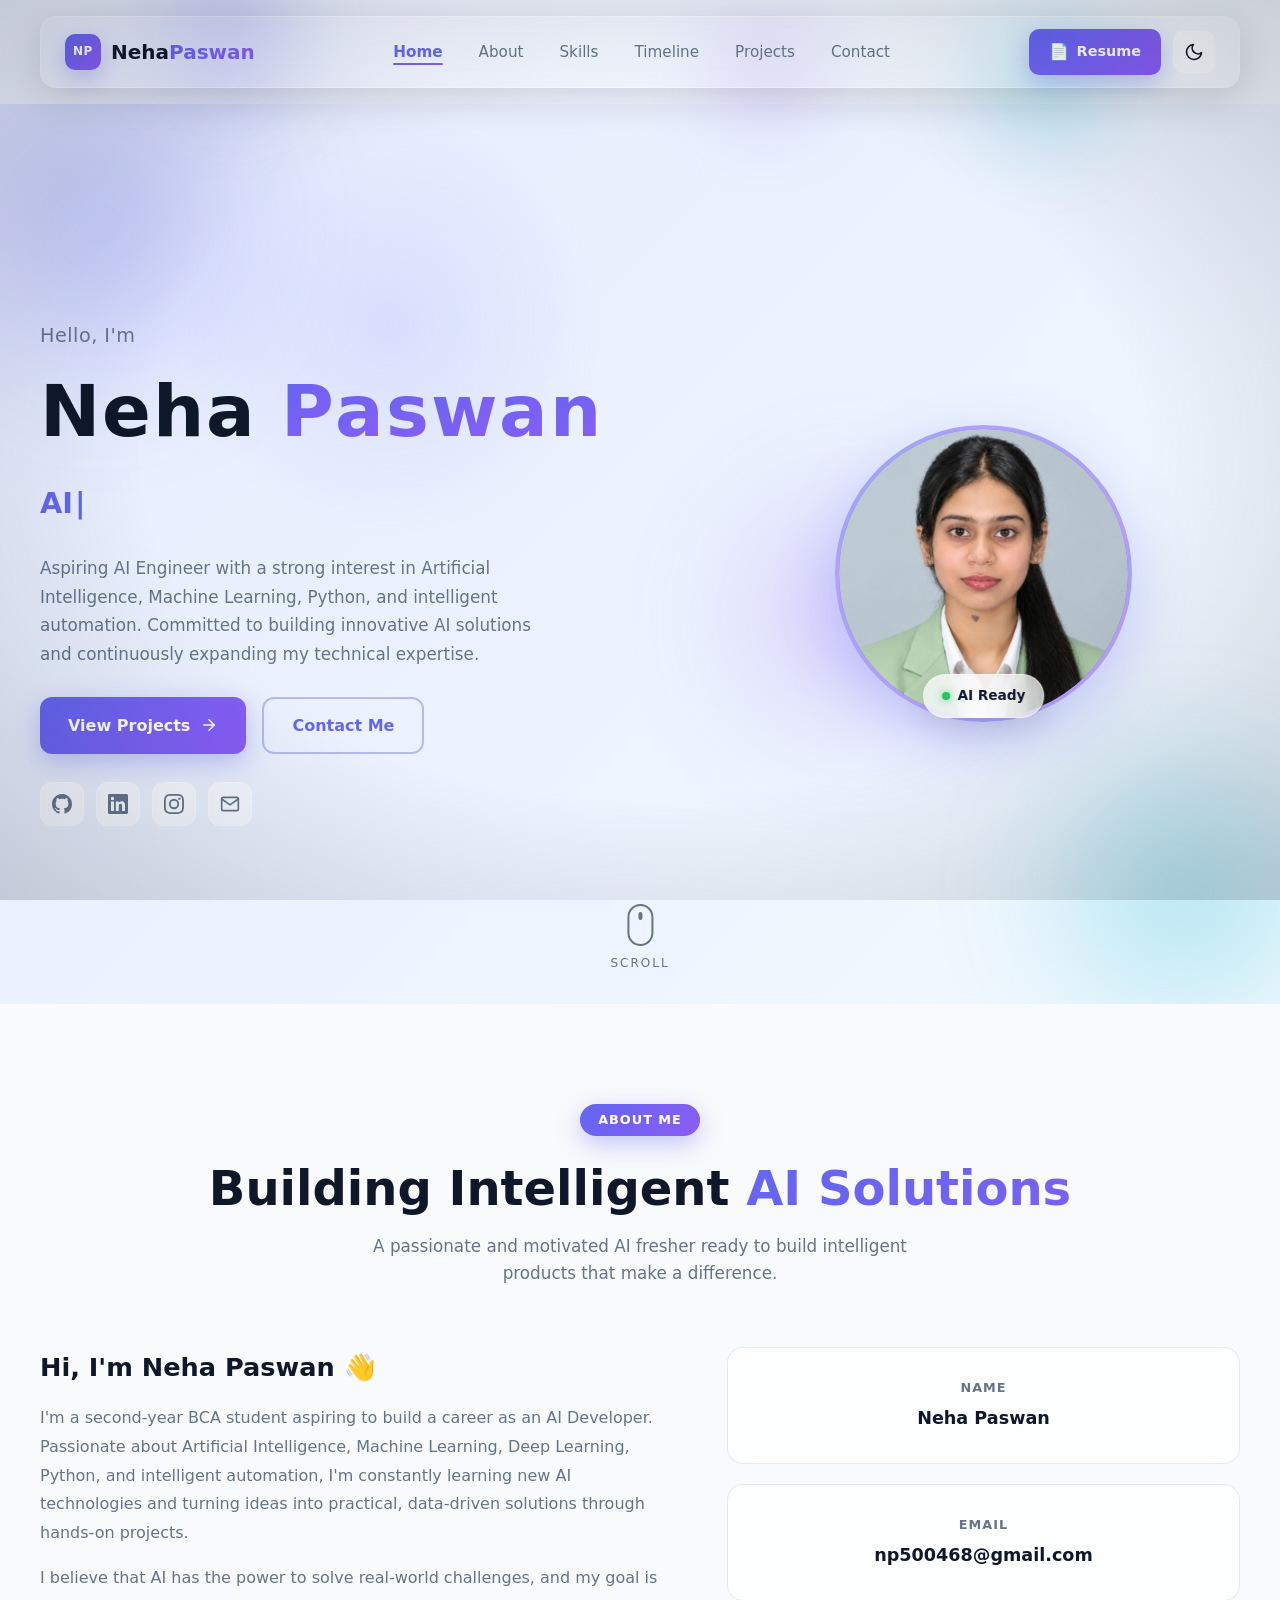
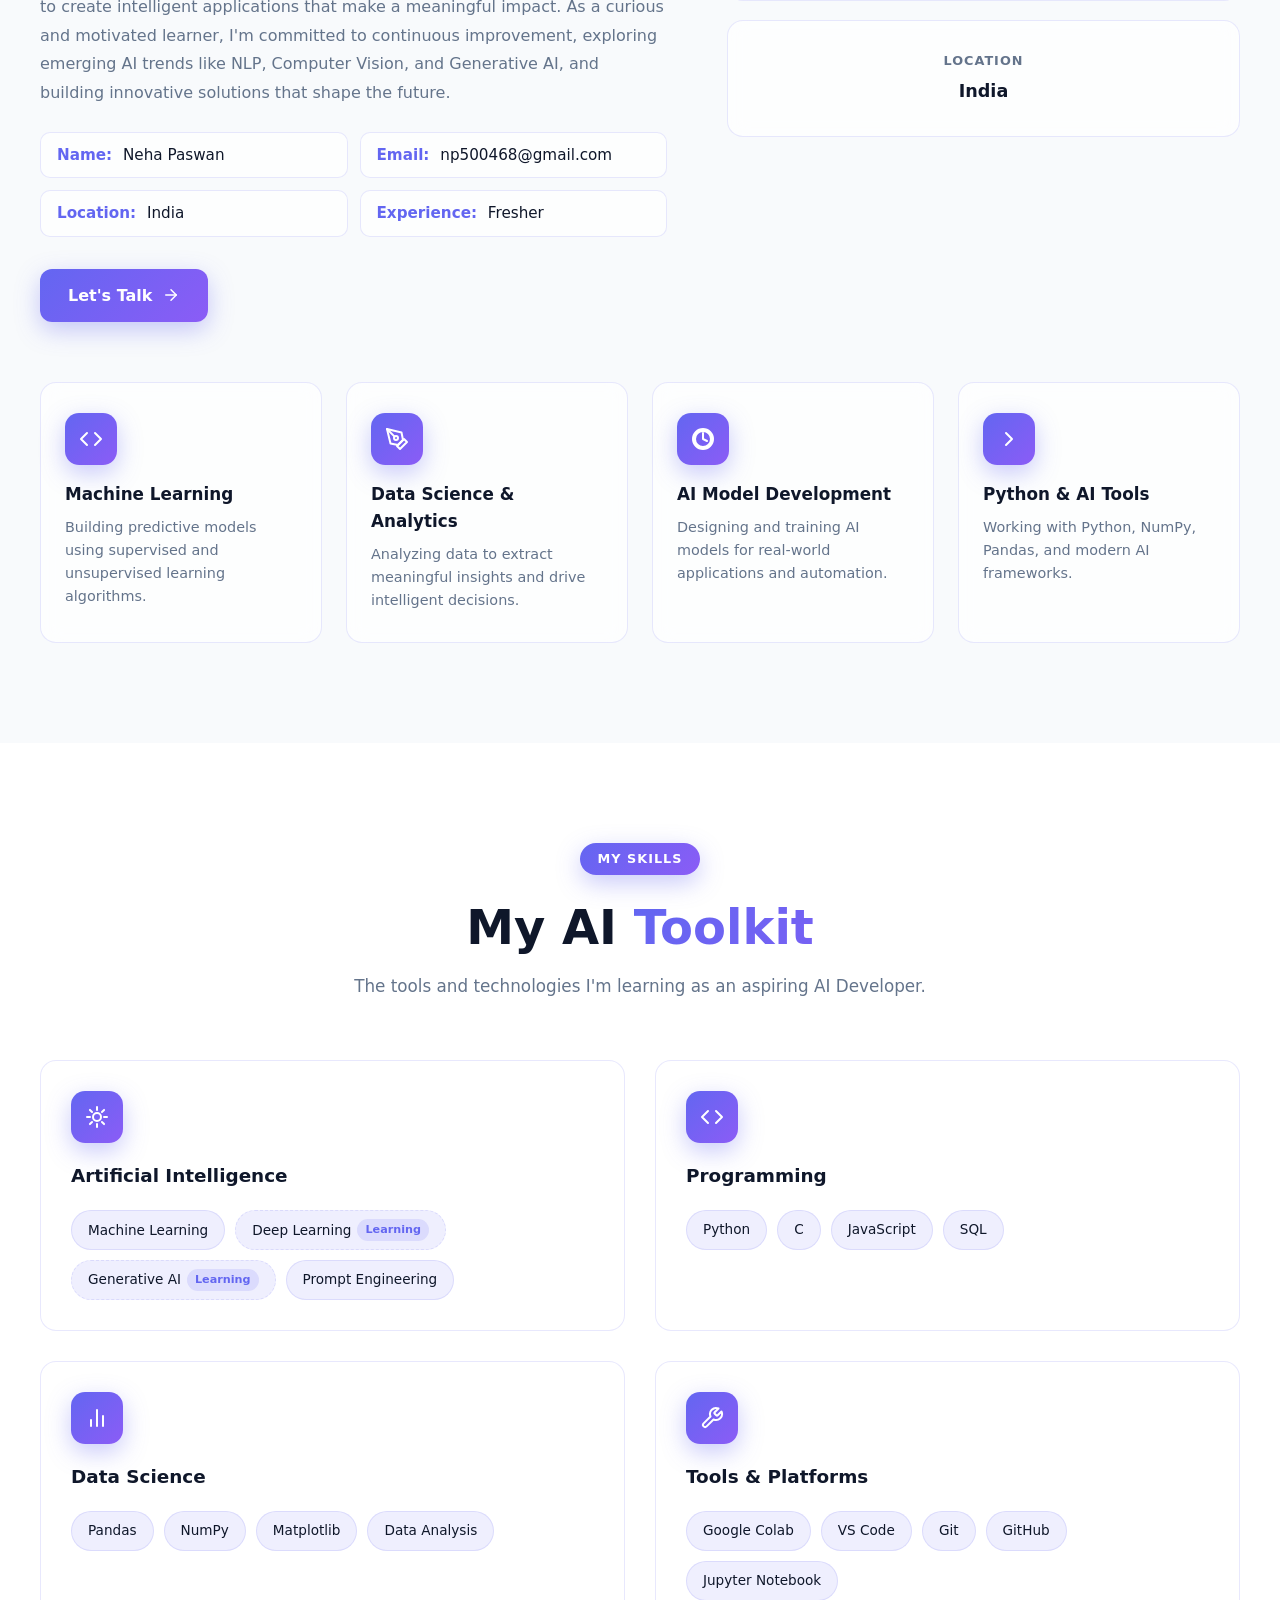
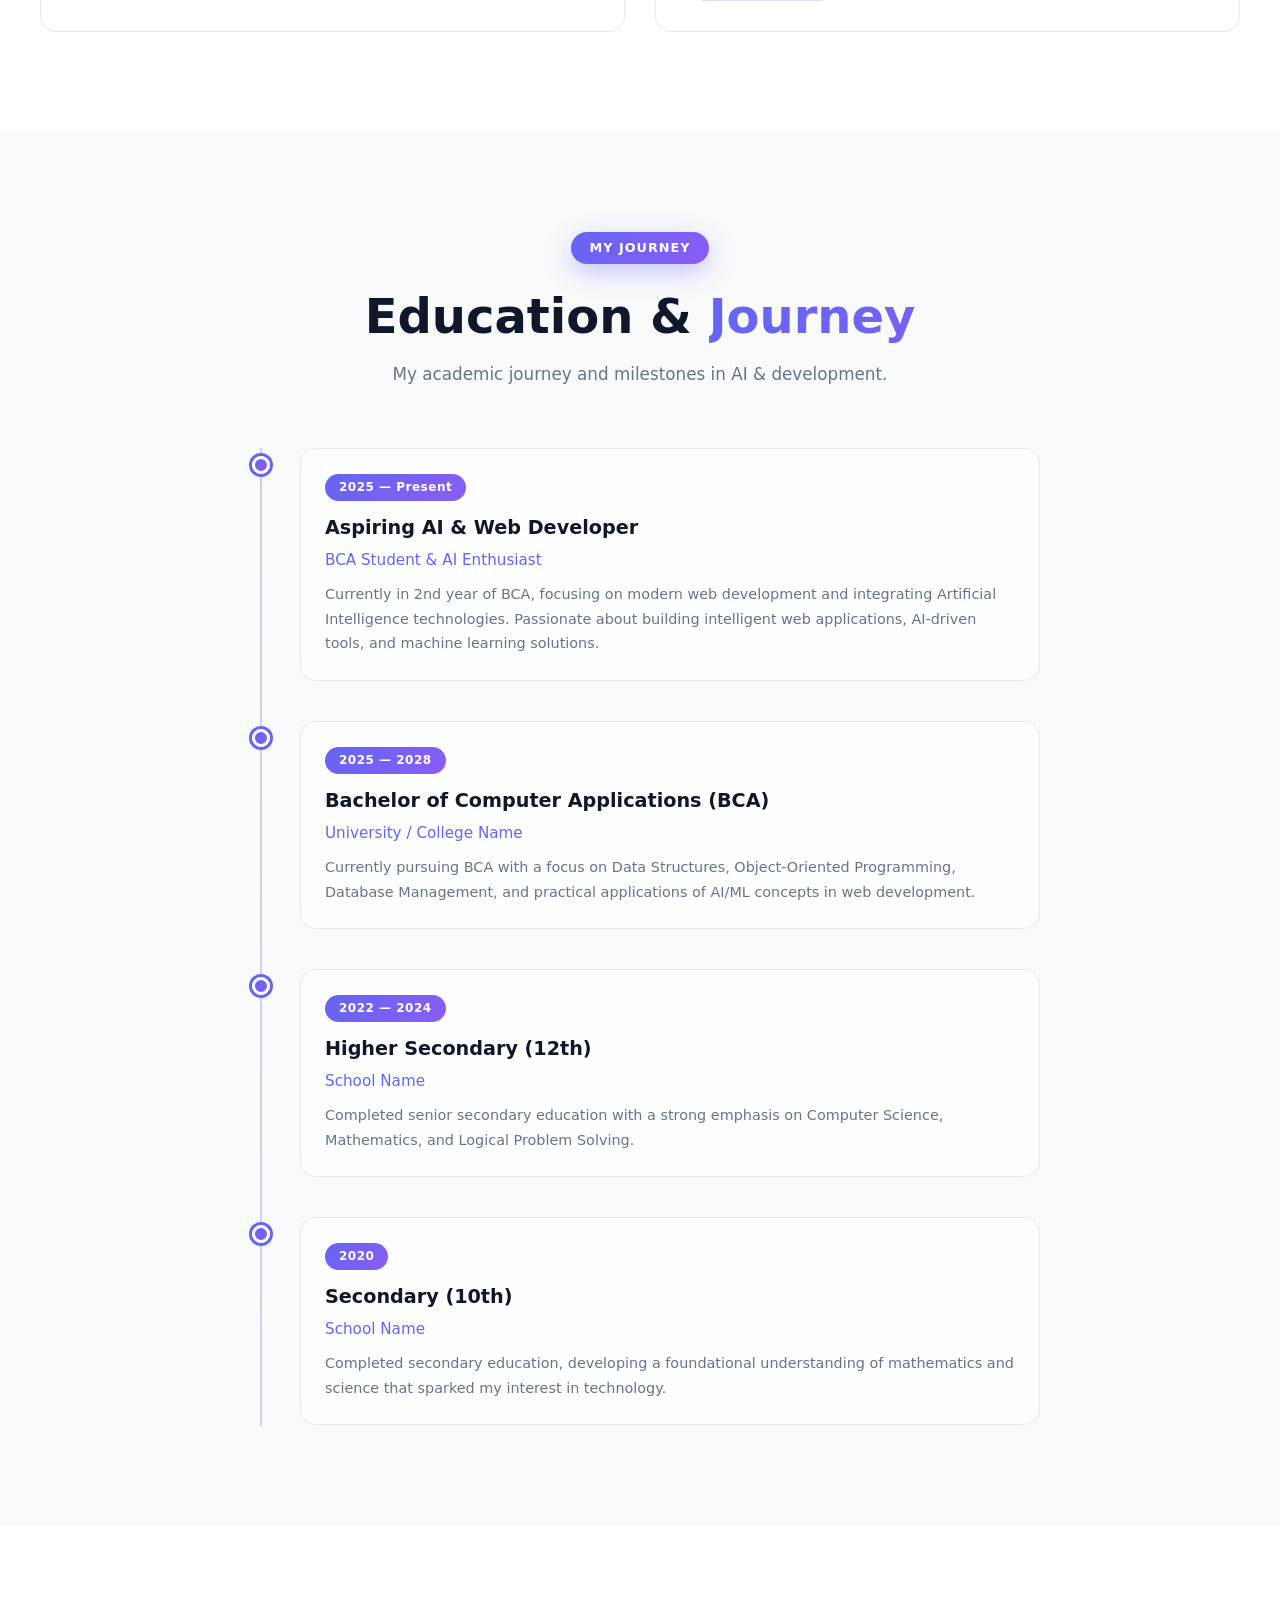
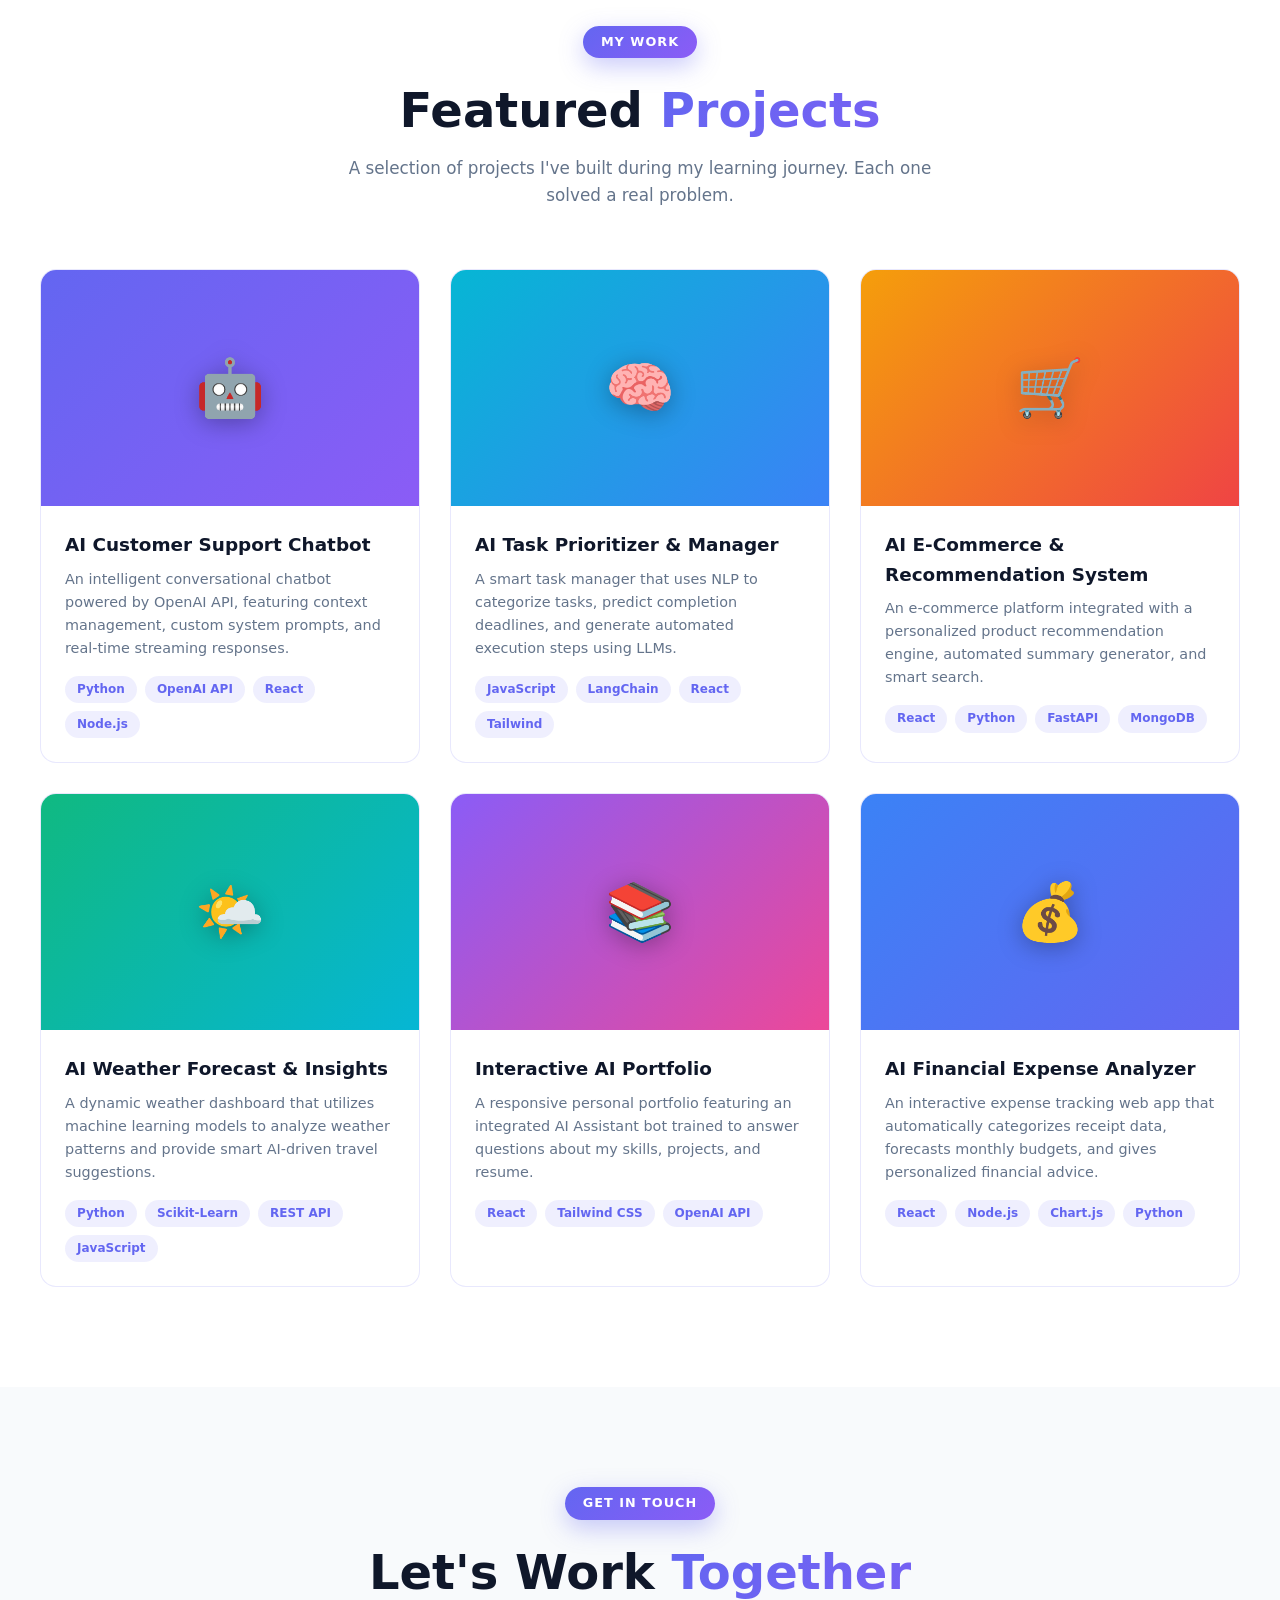
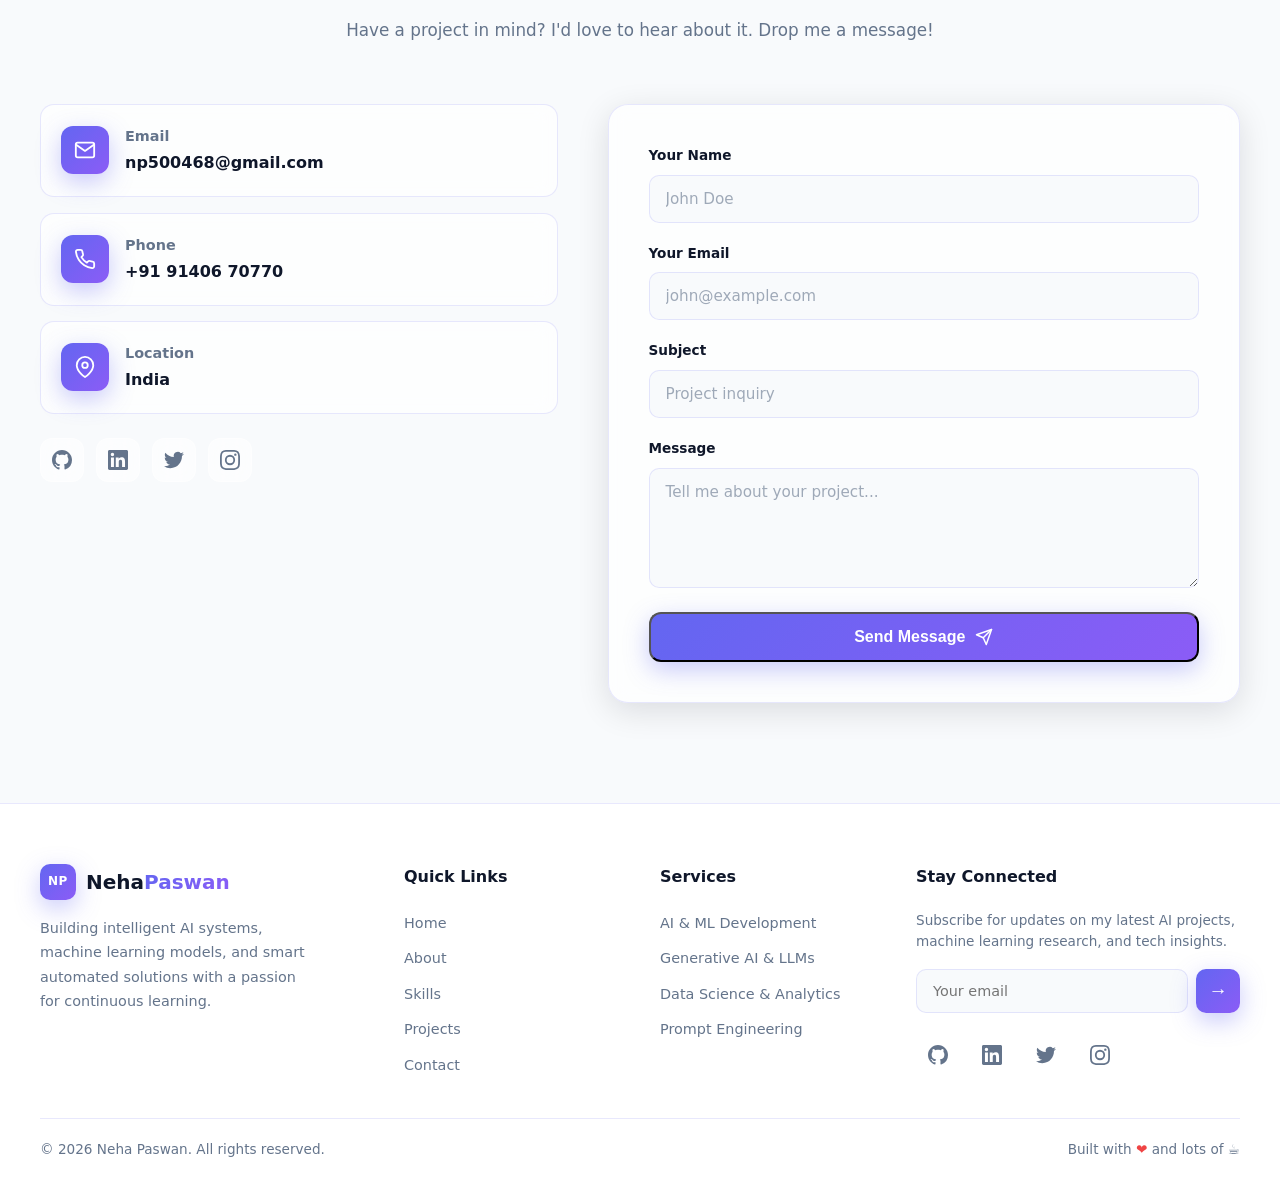
==== index.html @ 0c2d59ae "Updated portfolio website" ====
<!DOCTYPE html>
<html lang="en" data-theme="light">
<head>
  <meta charset="UTF-8" />
  <meta name="viewport" content="width=device-width, initial-scale=1.0, viewport-fit=cover" />
  <title>Neha Paswan - Portfolio</title>
  <link rel="stylesheet" href="style.css" />
</head>
<body>

  <!-- ================= NAVBAR ================= -->
  <header class="navbar" id="navbar">

    <!-- Animated background (same style as hero) -->
    <div class="navbar-bg" aria-hidden="true"></div>
    <div class="navbar-blob navbar-blob-1" aria-hidden="true"></div>
    <div class="navbar-blob navbar-blob-2" aria-hidden="true"></div>
    <div class="navbar-blob navbar-blob-3" aria-hidden="true"></div>

    <nav class="nav-container" role="navigation" aria-label="Main navigation">

      <!-- Logo -->
      <a href="#home" class="logo" aria-label="Portfolio home">
        <span class="logo-mark">NP</span>
        <span class="logo-text">Neha<span class="logo-accent">Paswan</span></span>
      </a>

      <!-- Desktop / Mobile Nav Links -->
      <ul class="nav-links" id="navLinks">
        <li><a href="#home" class="nav-link active">Home</a></li>
        <li><a href="#about" class="nav-link">About</a></li>
        <li><a href="#skills" class="nav-link">Skills</a></li>
        <li><a href="#timeline" class="nav-link">Timeline</a></li>
        <li><a href="#projects" class="nav-link">Projects</a></li>
        <li><a href="#contact" class="nav-link">Contact</a></li>
      </ul>

      <!-- Right-side controls -->
      <div class="nav-actions">
        <!-- Resume Button -->
        <a href="#contact" class="btn-resume" aria-label="View resume">
          <span class="btn-resume-icon">📄</span>
          <span class="btn-resume-text">Resume</span>
        </a>

        <!-- Dark / Light Mode Toggle -->
        <button class="theme-toggle" id="themeToggle" aria-label="Toggle dark mode" aria-pressed="false">
          <!-- Sun icon (shown in dark mode) -->
          <svg class="icon-sun" xmlns="http://www.w3.org/2000/svg" viewBox="0 0 24 24" fill="none" stroke="currentColor" stroke-width="2" stroke-linecap="round" stroke-linejoin="round">
            <circle cx="12" cy="12" r="5"></circle>
            <line x1="12" y1="1" x2="12" y2="3"></line>
            <line x1="12" y1="21" x2="12" y2="23"></line>
            <line x1="4.22" y1="4.22" x2="5.64" y2="5.64"></line>
            <line x1="18.36" y1="18.36" x2="19.78" y2="19.78"></line>
            <line x1="1" y1="12" x2="3" y2="12"></line>
            <line x1="21" y1="12" x2="23" y2="12"></line>
            <line x1="4.22" y1="19.78" x2="5.64" y2="18.36"></line>
            <line x1="18.36" y1="5.64" x2="19.78" y2="4.22"></line>
          </svg>
          <!-- Moon icon (shown in light mode) -->
          <svg class="icon-moon" xmlns="http://www.w3.org/2000/svg" viewBox="0 0 24 24" fill="none" stroke="currentColor" stroke-width="2" stroke-linecap="round" stroke-linejoin="round">
            <path d="M21 12.79A9 9 0 1 1 11.21 3 7 7 0 0 0 21 12.79z"></path>
          </svg>
        </button>

        <!-- Hamburger Menu (Mobile) -->
        <button class="hamburger" id="hamburger" aria-label="Open menu" aria-expanded="false" aria-controls="navLinks">
          <span class="bar"></span>
          <span class="bar"></span>
          <span class="bar"></span>
        </button>
      </div>

    </nav>
  </header>

  <!-- ================= HERO SECTION ================= -->
  <section id="home" class="hero">

    <!-- Animated gradient background -->
    <div class="hero-bg" aria-hidden="true"></div>

    <!-- Floating glowing blobs -->
    <div class="blob blob-1" data-parallax="0.3" aria-hidden="true"></div>
    <div class="blob blob-2" data-parallax="0.5" aria-hidden="true"></div>
    <div class="blob blob-3" data-parallax="0.2" aria-hidden="true"></div>

    <!-- Mouse glow that follows cursor -->
    <div class="mouse-glow" id="mouseGlow" aria-hidden="true"></div>

    <div class="hero-container">

      <!-- ===== LEFT: Content ===== -->
      <div class="hero-content">

        <!-- Greeting -->
        <p class="hero-greeting fade-up">Hello, I'm</p>

        <!-- Name with text reveal -->
        <h1 class="hero-name" id="heroName" aria-label="Neha Paswan">
          <span class="char">N</span><span class="char">e</span><span class="char">h</span><span class="char">a</span>
          <span class="char-space"></span>
          <span class="char char-accent">P</span><span class="char char-accent">a</span><span class="char char-accent">s</span><span class="char char-accent">w</span><span class="char char-accent">a</span><span class="char char-accent">n</span>
        </h1>

        <!-- Typing effect -->
        <h2 class="hero-typing">
          <span class="typing-text" id="typingText"></span>
          <span class="typing-cursor" aria-hidden="true">|</span>
        </h2>

        <!-- Short introduction -->
        <p class="hero-intro fade-up">
          Aspiring AI Engineer with a strong interest in Artificial Intelligence, Machine Learning, Python, and intelligent automation. Committed to building innovative AI solutions and continuously expanding my technical expertise.
        </p>

      <!-- CTA Buttons -->
        <div class="hero-buttons fade-up">
          <a href="#projects" class="btn btn-primary">
            <span class="btn-label">View Projects</span>
            <svg class="btn-icon" xmlns="http://www.w3.org/2000/svg" viewBox="0 0 24 24" fill="none" stroke="currentColor" stroke-width="2" stroke-linecap="round" stroke-linejoin="round">
              <line x1="5" y1="12" x2="19" y2="12"></line>
              <polyline points="12 5 19 12 12 19"></polyline>
            </svg>
          </a>
          <a href="#contact" class="btn btn-secondary">
            <span class="btn-label">Contact Me</span>
          </a>
        </div>

        <!-- Social Icons -->
        <div class="hero-socials fade-up">
          <a href="https://github.com/np500468-glitch" target="_blank" rel="noopener noreferrer" class="social-icon" aria-label="GitHub">
            <svg xmlns="http://www.w3.org/2000/svg" viewBox="0 0 24 24" fill="currentColor">
              <path d="M12 0C5.37 0 0 5.37 0 12c0 5.31 3.435 9.795 8.205 11.385.6.105.825-.255.825-.57 0-.285-.015-1.23-.015-2.235-3.015.555-3.795-.735-4.035-1.41-.135-.345-.72-1.41-1.23-1.695-.42-.225-1.02-.78-.015-.795.945-.015 1.62.87 1.845 1.23 1.08 1.815 2.805 1.305 3.495.99.105-.78.42-1.305.765-1.605-2.67-.3-5.46-1.335-5.46-5.925 0-1.305.465-2.385 1.23-3.225-.12-.3-.54-1.53.12-3.18 0 0 1.005-.315 3.3 1.23.96-.27 1.98-.405 3-.405s2.04.135 3 .405c2.295-1.56 3.3-1.23 3.3-1.23.66 1.65.24 2.88.12 3.18.765.84 1.23 1.905 1.23 3.225 0 4.605-2.805 5.625-5.475 5.925.435.375.81 1.095.81 2.22 0 1.605-.015 2.895-.015 3.3 0 .315.225.69.825.57A12.02 12.02 0 0 0 24 12c0-6.63-5.37-12-12-12z"/>
            </svg>
          </a>
          <a href="https://www.linkedin.com/in/neha-paswan-043719413/" target="_blank" rel="noopener noreferrer" class="social-icon" aria-label="LinkedIn">
            <svg xmlns="http://www.w3.org/2000/svg" viewBox="0 0 24 24" fill="currentColor">
              <path d="M20.447 20.452h-3.554v-5.569c0-1.328-.027-3.037-1.852-3.037-1.853 0-2.136 1.445-2.136 2.939v5.667H9.351V9h3.414v1.561h.046c.477-.9 1.637-1.85 3.37-1.85 3.601 0 4.267 2.37 4.267 5.455v6.286zM5.337 7.433a2.062 2.062 0 0 1-2.063-2.065 2.064 2.064 0 1 1 2.063 2.065zm1.782 13.019H3.555V9h3.564v11.452zM22.225 0H1.771C.792 0 0 .774 0 1.729v20.542C0 23.227.792 24 1.771 24h20.451C23.2 24 24 23.227 24 22.271V1.729C24 .774 23.2 0 22.222 0h.003z"/>
            </svg>
          </a>
          <a href="https://www.instagram.com/nehapaswan__0019/" target="_blank" rel="noopener noreferrer" class="social-icon" aria-label="Instagram">
            <svg xmlns="http://www.w3.org/2000/svg" viewBox="0 0 24 24" fill="currentColor">
              <path d="M12 2.163c3.204 0 3.584.012 4.85.07 3.252.148 4.771 1.691 4.919 4.919.058 1.265.069 1.645.069 4.849 0 3.205-.012 3.584-.069 4.849-.149 3.225-1.664 4.771-4.919 4.919-1.266.058-1.644.07-4.85.07-3.204 0-3.584-.012-4.849-.07-3.26-.149-4.771-1.699-4.919-4.92-.058-1.265-.07-1.644-.07-4.849 0-3.204.013-3.583.07-4.849.149-3.227 1.664-4.771 4.919-4.919 1.266-.057 1.645-.069 4.849-.069zM12 0C8.741 0 8.333.014 7.053.072 2.695.272.273 2.69.073 7.052.014 8.333 0 8.741 0 12c0 3.259.014 3.668.072 4.948.2 4.358 2.618 6.78 6.98 6.98C8.333 23.986 8.741 24 12 24c3.259 0 3.668-.014 4.948-.072 4.354-.2 6.782-2.618 6.979-6.98.059-1.28.073-1.689.073-4.948 0-3.259-.014-3.667-.072-4.947-.196-4.354-2.617-6.78-6.979-6.98C15.668.014 15.259 0 12 0zm0 5.838a6.162 6.162 0 1 0 0 12.324 6.162 6.162 0 0 0 0-12.324zM12 16a4 4 0 1 1 0-8 4 4 0 0 1 0 8zm6.406-11.845a1.44 1.44 0 1 0 0 2.881 1.44 1.44 0 0 0 0-2.881z"/>
            </svg>
          </a>
          <a href="mailto:np500468@gmail.com" class="social-icon" aria-label="Email">
            <svg xmlns="http://www.w3.org/2000/svg" viewBox="0 0 24 24" fill="none" stroke="currentColor" stroke-width="2" stroke-linecap="round" stroke-linejoin="round">
              <path d="M4 4h16c1.1 0 2 .9 2 2v12c0 1.1-.9 2-2 2H4c-1.1 0-2-.9-2-2V6c0-1.1.9-2 2-2z"></path>
              <polyline points="22,6 12,13 2,6"></polyline>
            </svg>
          </a>
        </div>

      </div>

      <!-- ===== RIGHT: AI Hologram ===== -->
      <div class="hero-image-wrap">
        <div class="hero-image-frame">
          <!-- Decorative rotating dashed ring -->
          <div class="hero-ring" aria-hidden="true"></div>
          <!-- Glow behind hologram -->
          <div class="hero-image-glow" aria-hidden="true"></div>
          <!-- Profile Photo -->
          <div class="hero-image">
            <img src="Neha.jpg" alt="Neha Paswan" />
          </div>
          <!-- Floating badge -->
          <div class="hero-badge" aria-hidden="true">
            <span class="badge-dot"></span>
            <span class="badge-text">AI Ready</span>
          </div>
        </div>
      </div>

    </div>

    <!-- Scroll Indicator -->
    <a href="#about" class="scroll-indicator" aria-label="Scroll to About section">
      <span class="scroll-mouse">
        <span class="scroll-wheel"></span>
      </span>
      <span class="scroll-text">Scroll</span>
    </a>

  </section>

  <!-- ================= MAIN SECTIONS ================= -->
  <main>

    <!-- ================= ABOUT ================= -->
    <section id="about" class="section section-about">
      <div class="container">

        <!-- Section header -->
        <div class="section-header reveal">
          <span class="section-tag">About Me</span>
          <h2 class="section-title">Building Intelligent <span class="gradient-text">AI Solutions</span></h2>
          <p class="section-subtitle">
            A passionate and motivated AI fresher ready to build intelligent products that make a difference.
          </p>
        </div>

        <div class="about-grid">
          <!-- Left: Bio -->
          <div class="about-bio reveal-left">
            <h3>Hi, I'm Neha Paswan 👋</h3>
            <p>
              I'm a second-year BCA student aspiring to build a career as an AI Developer. 
              Passionate about Artificial Intelligence, Machine Learning, Deep Learning, Python,
               and intelligent automation, I'm constantly learning new AI technologies and turning ideas into practical,
                data-driven solutions through hands-on projects.
            </p>
            <p>
              I believe that AI has the power to solve real-world challenges,
               and my goal is to create intelligent applications that make a meaningful impact.
                As a curious and motivated learner, I'm committed to continuous improvement, exploring emerging AI trends like NLP,
                 Computer Vision, and Generative AI, and building innovative solutions that shape the future.
            </p>

            <!-- Info list -->
            <ul class="about-info">
              <li><span class="info-label">Name:</span> Neha Paswan</li>
              <li><span class="info-label">Email:</span> np500468@gmail.com</li>
              <li><span class="info-label">Location:</span> India</li>
              <li><span class="info-label">Experience:</span> Fresher</li>
            </ul>

            <a href="#contact" class="btn btn-primary about-cta">
              <span class="btn-label">Let's Talk</span>
              <svg class="btn-icon" xmlns="http://www.w3.org/2000/svg" viewBox="0 0 24 24" fill="none" stroke="currentColor" stroke-width="2" stroke-linecap="round" stroke-linejoin="round">
                <line x1="5" y1="12" x2="19" y2="12"></line>
                <polyline points="12 5 19 12 12 19"></polyline>
              </svg>
            </a>
          </div>

          <!-- Right: Info Cards -->
          <div class="about-stats reveal-right">
            <div class="stat-card">
              <span class="stat-label">Name</span>
              <span class="stat-value">Neha Paswan</span>
            </div>
            <div class="stat-card">
              <span class="stat-label">Email</span>
              <span class="stat-value">np500468@gmail.com</span>
            </div>
            <div class="stat-card">
              <span class="stat-label">Location</span>
              <span class="stat-value">India</span>
            </div>
          </div>
        </div>

        <!-- What I Do cards -->
        <div class="services-grid stagger-children">
          <div class="service-card">
            <div class="service-icon">
              <svg xmlns="http://www.w3.org/2000/svg" viewBox="0 0 24 24" fill="none" stroke="currentColor" stroke-width="2" stroke-linecap="round" stroke-linejoin="round">
                <polyline points="16 18 22 12 16 6"></polyline>
                <polyline points="8 6 2 12 8 18"></polyline>
              </svg>
            </div>
            <h4>Machine Learning</h4>
            <p>Building predictive models using supervised and unsupervised learning algorithms.</p>
          </div>
          <div class="service-card">
            <div class="service-icon">
              <svg xmlns="http://www.w3.org/2000/svg" viewBox="0 0 24 24" fill="none" stroke="currentColor" stroke-width="2" stroke-linecap="round" stroke-linejoin="round">
                <path d="M12 19l7-7 3 3-7 7-3-3z"></path>
                <path d="M18 13l-1.5-7.5L2 2l3.5 14.5L13 18l5-5z"></path>
                <path d="M2 2l7.586 7.586"></path>
                <circle cx="11" cy="11" r="2"></circle>
              </svg>
            </div>
            <h4>Data Science & Analytics</h4>
            <p>Analyzing data to extract meaningful insights and drive intelligent decisions.</p>
          </div>
          <div class="service-card">
            <div class="service-icon">
              <svg xmlns="http://www.w3.org/2000/svg" viewBox="0 0 24 24" fill="none" stroke="currentColor" stroke-width="2" stroke-linecap="round" stroke-linejoin="round">
                <path d="M12 2a10 10 0 1 0 10 10A10 10 0 0 0 12 2zm0 18a8 8 0 1 1 8-8 8 8 0 0 1-8 8z"></path>
                <path d="M12 6v6l4 2"></path>
              </svg>
            </div>
            <h4>AI Model Development</h4>
            <p>Designing and training AI models for real-world applications and automation.</p>
          </div>
          <div class="service-card">
            <div class="service-icon">
              <svg xmlns="http://www.w3.org/2000/svg" viewBox="0 0 24 24" fill="none" stroke="currentColor" stroke-width="2" stroke-linecap="round" stroke-linejoin="round">
                <polyline points="9 18 15 12 9 6"></polyline>
              </svg>
            </div>
            <h4>Python & AI Tools</h4>
            <p>Working with Python, NumPy, Pandas, and modern AI frameworks.</p>
          </div>
        </div>

      </div>
    </section>

    <!-- ================= SKILLS ================= -->
    <section id="skills" class="section section-skills">
      <div class="container">

        <!-- Section header -->
        <div class="section-header reveal">
          <span class="section-tag">My Skills</span>
          <h2 class="section-title">My AI <span class="gradient-text">Toolkit</span></h2>
          <p class="section-subtitle">
            The tools and technologies I'm learning as an aspiring AI Developer.
          </p>
        </div>

        <div class="skills-grid stagger-children">

          <!-- Card 1: Artificial Intelligence -->
          <div class="skill-category">
            <div class="skill-card-icon">
              <svg xmlns="http://www.w3.org/2000/svg" viewBox="0 0 24 24" fill="none" stroke="currentColor" stroke-width="2" stroke-linecap="round" stroke-linejoin="round">
                <circle cx="12" cy="12" r="4"></circle>
                <path d="M12 2v3"></path>
                <path d="M12 19v3"></path>
                <path d="M2 12h3"></path>
                <path d="M19 12h3"></path>
                <path d="M4.93 4.93l2.12 2.12"></path>
                <path d="M16.95 16.95l2.12 2.12"></path>
                <path d="M19.07 4.93l-2.12 2.12"></path>
                <path d="M7.05 16.95l-2.12 2.12"></path>
              </svg>
            </div>
            <h3 class="skill-category-title">Artificial Intelligence</h3>
            <div class="skill-badges">
              <span class="skill-badge">Machine Learning</span>
              <span class="skill-badge skill-badge-learning">Deep Learning <em class="badge-note">Learning</em></span>
              <span class="skill-badge skill-badge-learning">Generative AI <em class="badge-note">Learning</em></span>
              <span class="skill-badge">Prompt Engineering</span>
            </div>
          </div>

          <!-- Card 2: Programming -->
          <div class="skill-category">
            <div class="skill-card-icon">
              <svg xmlns="http://www.w3.org/2000/svg" viewBox="0 0 24 24" fill="none" stroke="currentColor" stroke-width="2" stroke-linecap="round" stroke-linejoin="round">
                <polyline points="16 18 22 12 16 6"></polyline>
                <polyline points="8 6 2 12 8 18"></polyline>
              </svg>
            </div>
            <h3 class="skill-category-title">Programming</h3>
            <div class="skill-badges">
              <span class="skill-badge">Python</span>
              <span class="skill-badge">C</span>
              <span class="skill-badge">JavaScript</span>
              <span class="skill-badge">SQL</span>
            </div>
          </div>

          <!-- Card 3: Data Science -->
          <div class="skill-category">
            <div class="skill-card-icon">
              <svg xmlns="http://www.w3.org/2000/svg" viewBox="0 0 24 24" fill="none" stroke="currentColor" stroke-width="2" stroke-linecap="round" stroke-linejoin="round">
                <line x1="18" y1="20" x2="18" y2="10"></line>
                <line x1="12" y1="20" x2="12" y2="4"></line>
                <line x1="6" y1="20" x2="6" y2="14"></line>
              </svg>
            </div>
            <h3 class="skill-category-title">Data Science</h3>
            <div class="skill-badges">
              <span class="skill-badge">Pandas</span>
              <span class="skill-badge">NumPy</span>
              <span class="skill-badge">Matplotlib</span>
              <span class="skill-badge">Data Analysis</span>
            </div>
          </div>

          <!-- Card 4: Tools & Platforms -->
          <div class="skill-category">
            <div class="skill-card-icon">
              <svg xmlns="http://www.w3.org/2000/svg" viewBox="0 0 24 24" fill="none" stroke="currentColor" stroke-width="2" stroke-linecap="round" stroke-linejoin="round">
                <path d="M14.7 6.3a1 1 0 0 0 0 1.4l1.6 1.6a1 1 0 0 0 1.4 0l3.77-3.77a6 6 0 0 1-7.94 7.94l-6.91 6.91a2.12 2.12 0 0 1-3-3l6.91-6.91a6 6 0 0 1 7.94-7.94l-3.76 3.76z"></path>
              </svg>
            </div>
            <h3 class="skill-category-title">Tools & Platforms</h3>
            <div class="skill-badges">
              <span class="skill-badge">Google Colab</span>
              <span class="skill-badge">VS Code</span>
              <span class="skill-badge">Git</span>
              <span class="skill-badge">GitHub</span>
              <span class="skill-badge">Jupyter Notebook</span>
            </div>
          </div>

        </div>

      </div>
    </section>

    <!-- ================= TIMELINE ================= -->
    <section id="timeline" class="section section-timeline">
      <div class="container">

        <!-- Section header -->
        <div class="section-header reveal">
          <span class="section-tag">My Journey</span>
          <h2 class="section-title">Education & <span class="gradient-text">Journey</span></h2>
          <p class="section-subtitle">
            My academic journey and milestones in AI & development.
          </p>
        </div>

        <div class="timeline timeline-draw">
          <div class="timeline-item">
            <div class="timeline-dot"></div>
            <div class="timeline-content">
              <span class="timeline-date">2025 — Present</span>
              <h3>Aspiring AI & Web Developer</h3>
              <h4>BCA Student & AI Enthusiast</h4>
              <p>
                Currently in 2nd year of BCA, focusing on modern web development and integrating Artificial Intelligence technologies. Passionate about building intelligent web applications, AI-driven tools, and machine learning solutions.
              </p>
            </div>
          </div>

          <div class="timeline-item">
            <div class="timeline-dot"></div>
            <div class="timeline-content">
              <span class="timeline-date">2025 — 2028</span>
              <h3>Bachelor of Computer Applications (BCA)</h3>
              <h4>University / College Name</h4>
              <p>
                Currently pursuing BCA with a focus on Data Structures, Object-Oriented Programming, Database Management, and practical applications of AI/ML concepts in web development.
              </p>
            </div>
          </div>

          <div class="timeline-item">
            <div class="timeline-dot"></div>
            <div class="timeline-content">
              <span class="timeline-date">2022 — 2024</span>
              <h3>Higher Secondary (12th)</h3>
              <h4>School Name</h4>
              <p>
                Completed senior secondary education with a strong emphasis on Computer Science, Mathematics, and Logical Problem Solving.
              </p>
            </div>
          </div>

          <div class="timeline-item">
            <div class="timeline-dot"></div>
            <div class="timeline-content">
              <span class="timeline-date">2020</span>
              <h3>Secondary (10th)</h3>
              <h4>School Name</h4>
              <p>
                Completed secondary education, developing a foundational understanding of mathematics and science that sparked my interest in technology.
              </p>
            </div>
          </div>
        </div>

      </div>
    </section>

    <!-- ================= PROJECTS ================= -->
    <section id="projects" class="section section-projects">
      <div class="container">

        <!-- Section header -->
        <div class="section-header reveal">
          <span class="section-tag">My Work</span>
          <h2 class="section-title">Featured <span class="gradient-text">Projects</span></h2>
          <p class="section-subtitle">
            A selection of projects I've built during my learning journey. Each one solved a real problem.
          </p>
        </div>

        <div class="projects-grid stagger-children">
          <!-- Project 1 -->
          <article class="project-card">
            <div class="project-image">
              <div class="project-thumb" style="background: linear-gradient(135deg, #6366f1, #8b5cf6);">
                <span class="project-emoji">🤖</span>
              </div>
              <div class="project-overlay">
                <div class="project-links">
                  <a href="#" class="project-link" aria-label="Live demo">
                    <svg xmlns="http://www.w3.org/2000/svg" viewBox="0 0 24 24" fill="none" stroke="currentColor" stroke-width="2" stroke-linecap="round" stroke-linejoin="round">
                      <path d="M18 13v6a2 2 0 0 1-2 2H5a2 2 0 0 1-2-2V8a2 2 0 0 1 2-2h6"></path>
                      <polyline points="15 3 21 3 21 9"></polyline>
                      <line x1="10" y1="14" x2="21" y2="3"></line>
                    </svg>
                  </a>
                  <a href="#" class="project-link" aria-label="GitHub repository">
                    <svg xmlns="http://www.w3.org/2000/svg" viewBox="0 0 24 24" fill="currentColor">
                      <path d="M12 0C5.37 0 0 5.37 0 12c0 5.31 3.435 9.795 8.205 11.385.6.105.825-.255.825-.57 0-.285-.015-1.23-.015-2.235-3.015.555-3.795-.735-4.035-1.41-.135-.345-.72-1.41-1.23-1.695-.42-.225-1.02-.78-.015-.795.945-.015 1.62.87 1.845 1.23 1.08 1.815 2.805 1.305 3.495.99.105-.78.42-1.305.765-1.605-2.67-.3-5.46-1.335-5.46-5.925 0-1.305.465-2.385 1.23-3.225-.12-.3-.54-1.53.12-3.18 0 0 1.005-.315 3.3 1.23.96-.27 1.98-.405 3-.405s2.04.135 3 .405c2.295-1.56 3.3-1.23 3.3-1.23.66 1.65.24 2.88.12 3.18.765.84 1.23 1.905 1.23 3.225 0 4.605-2.805 5.625-5.475 5.925.435.375.81 1.095.81 2.22 0 1.605-.015 2.895-.015 3.3 0 .315.225.69.825.57A12.02 12.02 0 0 0 24 12c0-6.63-5.37-12-12-12z"/>
                    </svg>
                  </a>
                </div>
              </div>
            </div>
            <div class="project-body">
              <h3>AI Customer Support Chatbot</h3>
              <p>
                An intelligent conversational chatbot powered by OpenAI API, featuring context management, custom system prompts, and real-time streaming responses.
              </p>
              <div class="project-tags">
                <span>Python</span>
                <span>OpenAI API</span>
                <span>React</span>
                <span>Node.js</span>
              </div>
            </div>
          </article>

          <!-- Project 2 -->
          <article class="project-card">
            <div class="project-image">
              <div class="project-thumb" style="background: linear-gradient(135deg, #06b6d4, #3b82f6);">
                <span class="project-emoji">🧠</span>
              </div>
              <div class="project-overlay">
                <div class="project-links">
                  <a href="#" class="project-link" aria-label="Live demo">
                    <svg xmlns="http://www.w3.org/2000/svg" viewBox="0 0 24 24" fill="none" stroke="currentColor" stroke-width="2" stroke-linecap="round" stroke-linejoin="round">
                      <path d="M18 13v6a2 2 0 0 1-2 2H5a2 2 0 0 1-2-2V8a2 2 0 0 1 2-2h6"></path>
                      <polyline points="15 3 21 3 21 9"></polyline>
                      <line x1="10" y1="14" x2="21" y2="3"></line>
                    </svg>
                  </a>
                  <a href="#" class="project-link" aria-label="GitHub repository">
                    <svg xmlns="http://www.w3.org/2000/svg" viewBox="0 0 24 24" fill="currentColor">
                      <path d="M12 0C5.37 0 0 5.37 0 12c0 5.31 3.435 9.795 8.205 11.385.6.105.825-.255.825-.57 0-.285-.015-1.23-.015-2.235-3.015.555-3.795-.735-4.035-1.41-.135-.345-.72-1.41-1.23-1.695-.42-.225-1.02-.78-.015-.795.945-.015 1.62.87 1.845 1.23 1.08 1.815 2.805 1.305 3.495.99.105-.78.42-1.305.765-1.605-2.67-.3-5.46-1.335-5.46-5.925 0-1.305.465-2.385 1.23-3.225-.12-.3-.54-1.53.12-3.18 0 0 1.005-.315 3.3 1.23.96-.27 1.98-.405 3-.405s2.04.135 3 .405c2.295-1.56 3.3-1.23 3.3-1.23.66 1.65.24 2.88.12 3.18.765.84 1.23 1.905 1.23 3.225 0 4.605-2.805 5.625-5.475 5.925.435.375.81 1.095.81 2.22 0 1.605-.015 2.895-.015 3.3 0 .315.225.69.825.57A12.02 12.02 0 0 0 24 12c0-6.63-5.37-12-12-12z"/>
                    </svg>
                  </a>
                </div>
              </div>
            </div>
            <div class="project-body">
              <h3>AI Task Prioritizer & Manager</h3>
              <p>
                A smart task manager that uses NLP to categorize tasks, predict completion deadlines, and generate automated execution steps using LLMs.
              </p>
              <div class="project-tags">
                <span>JavaScript</span>
                <span>LangChain</span>
                <span>React</span>
                <span>Tailwind</span>
              </div>
            </div>
          </article>

          <!-- Project 3 -->
          <article class="project-card">
            <div class="project-image">
              <div class="project-thumb" style="background: linear-gradient(135deg, #f59e0b, #ef4444);">
                <span class="project-emoji">🛒</span>
              </div>
              <div class="project-overlay">
                <div class="project-links">
                  <a href="#" class="project-link" aria-label="Live demo">
                    <svg xmlns="http://www.w3.org/2000/svg" viewBox="0 0 24 24" fill="none" stroke="currentColor" stroke-width="2" stroke-linecap="round" stroke-linejoin="round">
                      <path d="M18 13v6a2 2 0 0 1-2 2H5a2 2 0 0 1-2-2V8a2 2 0 0 1 2-2h6"></path>
                      <polyline points="15 3 21 3 21 9"></polyline>
                      <line x1="10" y1="14" x2="21" y2="3"></line>
                    </svg>
                  </a>
                  <a href="#" class="project-link" aria-label="GitHub repository">
                    <svg xmlns="http://www.w3.org/2000/svg" viewBox="0 0 24 24" fill="currentColor">
                      <path d="M12 0C5.37 0 0 5.37 0 12c0 5.31 3.435 9.795 8.205 11.385.6.105.825-.255.825-.57 0-.285-.015-1.23-.015-2.235-3.015.555-3.795-.735-4.035-1.41-.135-.345-.72-1.41-1.23-1.695-.42-.225-1.02-.78-.015-.795.945-.015 1.62.87 1.845 1.23 1.08 1.815 2.805 1.305 3.495.99.105-.78.42-1.305.765-1.605-2.67-.3-5.46-1.335-5.46-5.925 0-1.305.465-2.385 1.23-3.225-.12-.3-.54-1.53.12-3.18 0 0 1.005-.315 3.3 1.23.96-.27 1.98-.405 3-.405s2.04.135 3 .405c2.295-1.56 3.3-1.23 3.3-1.23.66 1.65.24 2.88.12 3.18.765.84 1.23 1.905 1.23 3.225 0 4.605-2.805 5.625-5.475 5.925.435.375.81 1.095.81 2.22 0 1.605-.015 2.895-.015 3.3 0 .315.225.69.825.57A12.02 12.02 0 0 0 24 12c0-6.63-5.37-12-12-12z"/>
                    </svg>
                  </a>
                </div>
              </div>
            </div>
            <div class="project-body">
              <h3>AI E-Commerce & Recommendation System</h3>
              <p>
                An e-commerce platform integrated with a personalized product recommendation engine, automated summary generator, and smart search.
              </p>
              <div class="project-tags">
                <span>React</span>
                <span>Python</span>
                <span>FastAPI</span>
                <span>MongoDB</span>
              </div>
            </div>
          </article>

          <!-- Project 4 -->
          <article class="project-card">
            <div class="project-image">
              <div class="project-thumb" style="background: linear-gradient(135deg, #10b981, #06b6d4);">
                <span class="project-emoji">🌤️</span>
              </div>
              <div class="project-overlay">
                <div class="project-links">
                  <a href="#" class="project-link" aria-label="Live demo">
                    <svg xmlns="http://www.w3.org/2000/svg" viewBox="0 0 24 24" fill="none" stroke="currentColor" stroke-width="2" stroke-linecap="round" stroke-linejoin="round">
                      <path d="M18 13v6a2 2 0 0 1-2 2H5a2 2 0 0 1-2-2V8a2 2 0 0 1 2-2h6"></path>
                      <polyline points="15 3 21 3 21 9"></polyline>
                      <line x1="10" y1="14" x2="21" y2="3"></line>
                    </svg>
                  </a>
                  <a href="#" class="project-link" aria-label="GitHub repository">
                    <svg xmlns="http://www.w3.org/2000/svg" viewBox="0 0 24 24" fill="currentColor">
                      <path d="M12 0C5.37 0 0 5.37 0 12c0 5.31 3.435 9.795 8.205 11.385.6.105.825-.255.825-.57 0-.285-.015-1.23-.015-2.235-3.015.555-3.795-.735-4.035-1.41-.135-.345-.72-1.41-1.23-1.695-.42-.225-1.02-.78-.015-.795.945-.015 1.62.87 1.845 1.23 1.08 1.815 2.805 1.305 3.495.99.105-.78.42-1.305.765-1.605-2.67-.3-5.46-1.335-5.46-5.925 0-1.305.465-2.385 1.23-3.225-.12-.3-.54-1.53.12-3.18 0 0 1.005-.315 3.3 1.23.96-.27 1.98-.405 3-.405s2.04.135 3 .405c2.295-1.56 3.3-1.23 3.3-1.23.66 1.65.24 2.88.12 3.18.765.84 1.23 1.905 1.23 3.225 0 4.605-2.805 5.625-5.475 5.925.435.375.81 1.095.81 2.22 0 1.605-.015 2.895-.015 3.3 0 .315.225.69.825.57A12.02 12.02 0 0 0 24 12c0-6.63-5.37-12-12-12z"/>
                    </svg>
                  </a>
                </div>
              </div>
            </div>
            <div class="project-body">
              <h3>AI Weather Forecast & Insights</h3>
              <p>
                A dynamic weather dashboard that utilizes machine learning models to analyze weather patterns and provide smart AI-driven travel suggestions.
              </p>
              <div class="project-tags">
                <span>Python</span>
                <span>Scikit-Learn</span>
                <span>REST API</span>
                <span>JavaScript</span>
              </div>
            </div>
          </article>

          <!-- Project 5 -->
          <article class="project-card">
            <div class="project-image">
              <div class="project-thumb" style="background: linear-gradient(135deg, #8b5cf6, #ec4899);">
                <span class="project-emoji">📚</span>
              </div>
              <div class="project-overlay">
                <div class="project-links">
                  <a href="#" class="project-link" aria-label="Live demo">
                    <svg xmlns="http://www.w3.org/2000/svg" viewBox="0 0 24 24" fill="none" stroke="currentColor" stroke-width="2" stroke-linecap="round" stroke-linejoin="round">
                      <path d="M18 13v6a2 2 0 0 1-2 2H5a2 2 0 0 1-2-2V8a2 2 0 0 1 2-2h6"></path>
                      <polyline points="15 3 21 3 21 9"></polyline>
                      <line x1="10" y1="14" x2="21" y2="3"></line>
                    </svg>
                  </a>
                  <a href="#" class="project-link" aria-label="GitHub repository">
                    <svg xmlns="http://www.w3.org/2000/svg" viewBox="0 0 24 24" fill="currentColor">
                      <path d="M12 0C5.37 0 0 5.37 0 12c0 5.31 3.435 9.795 8.205 11.385.6.105.825-.255.825-.57 0-.285-.015-1.23-.015-2.235-3.015.555-3.795-.735-4.035-1.41-.135-.345-.72-1.41-1.23-1.695-.42-.225-1.02-.78-.015-.795.945-.015 1.62.87 1.845 1.23 1.08 1.815 2.805 1.305 3.495.99.105-.78.42-1.305.765-1.605-2.67-.3-5.46-1.335-5.46-5.925 0-1.305.465-2.385 1.23-3.225-.12-.3-.54-1.53.12-3.18 0 0 1.005-.315 3.3 1.23.96-.27 1.98-.405 3-.405s2.04.135 3 .405c2.295-1.56 3.3-1.23 3.3-1.23.66 1.65.24 2.88.12 3.18.765.84 1.23 1.905 1.23 3.225 0 4.605-2.805 5.625-5.475 5.925.435.375.81 1.095.81 2.22 0 1.605-.015 2.895-.015 3.3 0 .315.225.69.825.57A12.02 12.02 0 0 0 24 12c0-6.63-5.37-12-12-12z"/>
                    </svg>
                  </a>
                </div>
              </div>
            </div>
            <div class="project-body">
              <h3>Interactive AI Portfolio</h3>
              <p>
                A responsive personal portfolio featuring an integrated AI Assistant bot trained to answer questions about my skills, projects, and resume.
              </p>
              <div class="project-tags">
                <span>React</span>
                <span>Tailwind CSS</span>
                <span>OpenAI API</span>
              </div>
            </div>
          </article>

          <!-- Project 6 -->
          <article class="project-card">
            <div class="project-image">
              <div class="project-thumb" style="background: linear-gradient(135deg, #3b82f6, #6366f1);">
                <span class="project-emoji">💰</span>
              </div>
              <div class="project-overlay">
                <div class="project-links">
                  <a href="#" class="project-link" aria-label="Live demo">
                    <svg xmlns="http://www.w3.org/2000/svg" viewBox="0 0 24 24" fill="none" stroke="currentColor" stroke-width="2" stroke-linecap="round" stroke-linejoin="round">
                      <path d="M18 13v6a2 2 0 0 1-2 2H5a2 2 0 0 1-2-2V8a2 2 0 0 1 2-2h6"></path>
                      <polyline points="15 3 21 3 21 9"></polyline>
                      <line x1="10" y1="14" x2="21" y2="3"></line>
                    </svg>
                  </a>
                  <a href="#" class="project-link" aria-label="GitHub repository">
                    <svg xmlns="http://www.w3.org/2000/svg" viewBox="0 0 24 24" fill="currentColor">
                      <path d="M12 0C5.37 0 0 5.37 0 12c0 5.31 3.435 9.795 8.205 11.385.6.105.825-.255.825-.57 0-.285-.015-1.23-.015-2.235-3.015.555-3.795-.735-4.035-1.41-.135-.345-.72-1.41-1.23-1.695-.42-.225-1.02-.78-.015-.795.945-.015 1.62.87 1.845 1.23 1.08 1.815 2.805 1.305 3.495.99.105-.78.42-1.305.765-1.605-2.67-.3-5.46-1.335-5.46-5.925 0-1.305.465-2.385 1.23-3.225-.12-.3-.54-1.53.12-3.18 0 0 1.005-.315 3.3 1.23.96-.27 1.98-.405 3-.405s2.04.135 3 .405c2.295-1.56 3.3-1.23 3.3-1.23.66 1.65.24 2.88.12 3.18.765.84 1.23 1.905 1.23 3.225 0 4.605-2.805 5.625-5.475 5.925.435.375.81 1.095.81 2.22 0 1.605-.015 2.895-.015 3.3 0 .315.225.69.825.57A12.02 12.02 0 0 0 24 12c0-6.63-5.37-12-12-12z"/>
                    </svg>
                  </a>
                </div>
              </div>
            </div>
            <div class="project-body">
              <h3>AI Financial Expense Analyzer</h3>
              <p>
                An interactive expense tracking web app that automatically categorizes receipt data, forecasts monthly budgets, and gives personalized financial advice.
              </p>
              <div class="project-tags">
                <span>React</span>
                <span>Node.js</span>
                <span>Chart.js</span>
                <span>Python</span>
              </div>
            </div>
          </article>
        </div>

      </div>
    </section>

    <!-- ================= CONTACT ================= -->
    <section id="contact" class="section section-contact">
      <div class="container">

        <!-- Section header -->
        <div class="section-header reveal">
          <span class="section-tag">Get In Touch</span>
          <h2 class="section-title">Let's Work <span class="gradient-text">Together</span></h2>
          <p class="section-subtitle">
            Have a project in mind? I'd love to hear about it. Drop me a message!
          </p>
        </div>

        <div class="contact-grid">
          <!-- Left: Contact info -->
          <div class="contact-info reveal-left">
            <div class="contact-card">
              <div class="contact-icon">
                <svg xmlns="http://www.w3.org/2000/svg" viewBox="0 0 24 24" fill="none" stroke="currentColor" stroke-width="2" stroke-linecap="round" stroke-linejoin="round">
                  <path d="M4 4h16c1.1 0 2 .9 2 2v12c0 1.1-.9 2-2 2H4c-1.1 0-2-.9-2-2V6c0-1.1.9-2 2-2z"></path>
                  <polyline points="22,6 12,13 2,6"></polyline>
                </svg>
              </div>
              <div>
                <h4>Email</h4>
                <p>np500468@gmail.com</p>
              </div>
            </div>
            <div class="contact-card">
              <div class="contact-icon">
                <svg xmlns="http://www.w3.org/2000/svg" viewBox="0 0 24 24" fill="none" stroke="currentColor" stroke-width="2" stroke-linecap="round" stroke-linejoin="round">
                  <path d="M22 16.92v3a2 2 0 0 1-2.18 2 19.79 19.79 0 0 1-8.63-3.07 19.5 19.5 0 0 1-6-6 19.79 19.79 0 0 1-3.07-8.67A2 2 0 0 1 4.11 2h3a2 2 0 0 1 2 1.72 12.84 12.84 0 0 0 .7 2.81 2 2 0 0 1-.45 2.11L8.09 9.91a16 16 0 0 0 6 6l1.27-1.27a2 2 0 0 1 2.11-.45 12.84 12.84 0 0 0 2.81.7A2 2 0 0 1 22 16.92z"></path>
                </svg>
              </div>
              <div>
                <h4>Phone</h4>
                <p>+91 91406 70770</p>
              </div>
            </div>
            <div class="contact-card">
              <div class="contact-icon">
                <svg xmlns="http://www.w3.org/2000/svg" viewBox="0 0 24 24" fill="none" stroke="currentColor" stroke-width="2" stroke-linecap="round" stroke-linejoin="round">
                  <path d="M21 10c0 7-9 13-9 13s-9-6-9-13a9 9 0 0 1 18 0z"></path>
                  <circle cx="12" cy="10" r="3"></circle>
                </svg>
              </div>
              <div>
                <h4>Location</h4>
                <p>India</p>
              </div>
            </div>

            <!-- Socials -->
            <div class="contact-socials">
              <a href="https://github.com/np500468-glitch" target="_blank" rel="noopener noreferrer" class="social-icon" aria-label="GitHub">
                <svg xmlns="http://www.w3.org/2000/svg" viewBox="0 0 24 24" fill="currentColor">
                  <path d="M12 0C5.37 0 0 5.37 0 12c0 5.31 3.435 9.795 8.205 11.385.6.105.825-.255.825-.57 0-.285-.015-1.23-.015-2.235-3.015.555-3.795-.735-4.035-1.41-.135-.345-.72-1.41-1.23-1.695-.42-.225-1.02-.78-.015-.795.945-.015 1.62.87 1.845 1.23 1.08 1.815 2.805 1.305 3.495.99.105-.78.42-1.305.765-1.605-2.67-.3-5.46-1.335-5.46-5.925 0-1.305.465-2.385 1.23-3.225-.12-.3-.54-1.53.12-3.18 0 0 1.005-.315 3.3 1.23.96-.27 1.98-.405 3-.405s2.04.135 3 .405c2.295-1.56 3.3-1.23 3.3-1.23.66 1.65.24 2.88.12 3.18.765.84 1.23 1.905 1.23 3.225 0 4.605-2.805 5.625-5.475 5.925.435.375.81 1.095.81 2.22 0 1.605-.015 2.895-.015 3.3 0 .315.225.69.825.57A12.02 12.02 0 0 0 24 12c0-6.63-5.37-12-12-12z"/>
                </svg>
              </a>
              <a href="https://www.linkedin.com/in/neha-paswan-043719413/" target="_blank" rel="noopener noreferrer" class="social-icon" aria-label="LinkedIn">
                <svg xmlns="http://www.w3.org/2000/svg" viewBox="0 0 24 24" fill="currentColor">
                  <path d="M20.447 20.452h-3.554v-5.569c0-1.328-.027-3.037-1.852-3.037-1.853 0-2.136 1.445-2.136 2.939v5.667H9.351V9h3.414v1.561h.046c.477-.9 1.637-1.85 3.37-1.85 3.601 0 4.267 2.37 4.267 5.455v6.286zM5.337 7.433a2.062 2.062 0 0 1-2.063-2.065 2.064 2.064 0 1 1 2.063 2.065zm1.782 13.019H3.555V9h3.564v11.452zM22.225 0H1.771C.792 0 0 .774 0 1.729v20.542C0 23.227.792 24 1.771 24h20.451C23.2 24 24 23.227 24 22.271V1.729C24 .774 23.2 0 22.222 0h.003z"/>
                </svg>
              </a>
              <a href="https://x.com/neha5r" target="_blank" rel="noopener noreferrer" class="social-icon" aria-label="Twitter">
                <svg xmlns="http://www.w3.org/2000/svg" viewBox="0 0 24 24" fill="currentColor">
                  <path d="M23.953 4.57a10 10 0 0 1-2.825.775 4.958 4.958 0 0 0 2.163-2.723c-.951.555-2.005.959-3.127 1.184a4.92 4.92 0 0 0-8.384 4.482C7.69 8.095 4.067 6.13 1.64 3.162a4.822 4.822 0 0 0-.666 2.475c0 1.71.87 3.213 2.188 4.096a4.904 4.904 0 0 1-2.228-.616v.06a4.923 4.923 0 0 0 3.946 4.827 4.996 4.996 0 0 1-2.212.085 4.936 4.936 0 0 0 4.604 3.417 9.867 9.867 0 0 1-6.102 2.105c-.39 0-.779-.023-1.17-.067a13.995 13.995 0 0 0 7.557 2.209c9.053 0 13.998-7.496 13.998-13.985 0-.21 0-.42-.015-.63A9.935 9.935 0 0 0 24 4.59z"/>
                </svg>
              </a>
              <a href="https://www.instagram.com/nehapaswan__0019/" target="_blank" rel="noopener noreferrer" class="social-icon" aria-label="Instagram">
                <svg xmlns="http://www.w3.org/2000/svg" viewBox="0 0 24 24" fill="currentColor">
                  <path d="M12 2.163c3.204 0 3.584.012 4.85.07 3.252.148 4.771 1.691 4.919 4.919.058 1.265.069 1.645.069 4.849 0 3.205-.012 3.584-.069 4.849-.149 3.225-1.664 4.771-4.919 4.919-1.266.058-1.644.07-4.85.07-3.204 0-3.584-.012-4.849-.07-3.26-.149-4.771-1.699-4.919-4.92-.058-1.265-.07-1.644-.07-4.849 0-3.204.013-3.583.07-4.849.149-3.227 1.664-4.771 4.919-4.919 1.266-.057 1.645-.069 4.849-.069zM12 0C8.741 0 8.333.014 7.053.072 2.695.272.273 2.69.073 7.052.014 8.333 0 8.741 0 12c0 3.259.014 3.668.072 4.948.2 4.358 2.618 6.78 6.98 6.98C8.333 23.986 8.741 24 12 24c3.259 0 3.668-.014 4.948-.072 4.354-.2 6.782-2.618 6.979-6.98.059-1.28.073-1.689.073-4.948 0-3.259-.014-3.667-.072-4.947-.196-4.354-2.617-6.78-6.979-6.98C15.668.014 15.259 0 12 0zm0 5.838a6.162 6.162 0 1 0 0 12.324 6.162 6.162 0 0 0 0-12.324zM12 16a4 4 0 1 1 0-8 4 4 0 0 1 0 8zm6.406-11.845a1.44 1.44 0 1 0 0 2.881 1.44 1.44 0 0 0 0-2.881z"/>
                </svg>
              </a>
            </div>
          </div>

          <!-- Right: Contact form -->
          <form class="contact-form reveal-right" id="contactForm">
            <div class="form-group">
              <label for="name">Your Name</label>
              <input type="text" id="name" name="name" placeholder="John Doe" required />
            </div>
            <div class="form-group">
              <label for="email">Your Email</label>
              <input type="email" id="email" name="email" placeholder="john@example.com" required />
            </div>
            <div class="form-group">
              <label for="subject">Subject</label>
              <input type="text" id="subject" name="subject" placeholder="Project inquiry" />
            </div>
            <div class="form-group">
              <label for="message">Message</label>
              <textarea id="message" name="message" rows="5" placeholder="Tell me about your project..." required></textarea>
            </div>
            <button type="submit" class="btn btn-primary form-submit">
              <span class="btn-label">Send Message</span>
              <svg class="btn-icon" xmlns="http://www.w3.org/2000/svg" viewBox="0 0 24 24" fill="none" stroke="currentColor" stroke-width="2" stroke-linecap="round" stroke-linejoin="round">
                <line x1="22" y1="2" x2="11" y2="13"></line>
                <polygon points="22 2 15 22 11 13 2 9 22 2"></polygon>
              </svg>
            </button>
          </form>
        </div>

      </div>
    </section>

  </main>

  <!-- ================= FOOTER ================= -->
  <footer class="footer">
    <div class="container">
      <div class="footer-grid">
        <!-- Brand -->
        <div class="footer-brand">
          <a href="#home" class="logo" aria-label="Portfolio home">
            <span class="logo-mark">NP</span>
            <span class="logo-text">Neha<span class="logo-accent">Paswan</span></span>
          </a>
          <p>
            Building intelligent AI systems, machine learning models, and smart automated solutions with a passion for continuous learning.
          </p>
        </div>

        <!-- Quick links -->
        <div class="footer-col">
          <h4>Quick Links</h4>
          <ul>
            <li><a href="#home">Home</a></li>
            <li><a href="#about">About</a></li>
            <li><a href="#skills">Skills</a></li>
            <li><a href="#projects">Projects</a></li>
            <li><a href="#contact">Contact</a></li>
          </ul>
        </div>

        <!-- Services -->
        <div class="footer-col">
          <h4>Services</h4>
          <ul>
            <li><a href="#skills">AI & ML Development</a></li>
            <li><a href="#skills">Generative AI & LLMs</a></li>
            <li><a href="#skills">Data Science & Analytics</a></li>
            <li><a href="#skills">Prompt Engineering</a></li>
          </ul>
        </div>

        <!-- Newsletter / Social -->
        <div class="footer-col">
          <h4>Stay Connected</h4>
          <p class="footer-newsletter-text">
            Subscribe for updates on my latest AI projects, machine learning research, and tech insights.
          </p>
          <form class="footer-newsletter" id="newsletterForm">
            <input type="email" placeholder="Your email" aria-label="Email for newsletter" required />
            <button type="submit" aria-label="Subscribe">→</button>
          </form>
          <div class="footer-socials">
            <a href="https://github.com/np500468-glitch" target="_blank" rel="noopener noreferrer" class="social-icon" aria-label="GitHub">
              <svg xmlns="http://www.w3.org/2000/svg" viewBox="0 0 24 24" fill="currentColor">
                <path d="M12 0C5.37 0 0 5.37 0 12c0 5.31 3.435 9.795 8.205 11.385.6.105.825-.255.825-.57 0-.285-.015-1.23-.015-2.235-3.015.555-3.795-.735-4.035-1.41-.135-.345-.72-1.41-1.23-1.695-.42-.225-1.02-.78-.015-.795.945-.015 1.62.87 1.845 1.23 1.08 1.815 2.805 1.305 3.495.99.105-.78.42-1.305.765-1.605-2.67-.3-5.46-1.335-5.46-5.925 0-1.305.465-2.385 1.23-3.225-.12-.3-.54-1.53.12-3.18 0 0 1.005-.315 3.3 1.23.96-.27 1.98-.405 3-.405s2.04.135 3 .405c2.295-1.56 3.3-1.23 3.3-1.23.66 1.65.24 2.88.12 3.18.765.84 1.23 1.905 1.23 3.225 0 4.605-2.805 5.625-5.475 5.925.435.375.81 1.095.81 2.22 0 1.605-.015 2.895-.015 3.3 0 .315.225.69.825.57A12.02 12.02 0 0 0 24 12c0-6.63-5.37-12-12-12z"/>
              </svg>
            </a>
            <a href="https://www.linkedin.com/in/neha-paswan-043719413/" target="_blank" rel="noopener noreferrer" class="social-icon" aria-label="LinkedIn">
              <svg xmlns="http://www.w3.org/2000/svg" viewBox="0 0 24 24" fill="currentColor">
                <path d="M20.447 20.452h-3.554v-5.569c0-1.328-.027-3.037-1.852-3.037-1.853 0-2.136 1.445-2.136 2.939v5.667H9.351V9h3.414v1.561h.046c.477-.9 1.637-1.85 3.37-1.85 3.601 0 4.267 2.37 4.267 5.455v6.286zM5.337 7.433a2.062 2.062 0 0 1-2.063-2.065 2.064 2.064 0 1 1 2.063 2.065zm1.782 13.019H3.555V9h3.564v11.452zM22.225 0H1.771C.792 0 0 .774 0 1.729v20.542C0 23.227.792 24 1.771 24h20.451C23.2 24 24 23.227 24 22.271V1.729C24 .774 23.2 0 22.222 0h.003z"/>
              </svg>
            </a>
            <a href="https://x.com/neha5r" target="_blank" rel="noopener noreferrer" class="social-icon" aria-label="Twitter">
              <svg xmlns="http://www.w3.org/2000/svg" viewBox="0 0 24 24" fill="currentColor">
                <path d="M23.953 4.57a10 10 0 0 1-2.825.775 4.958 4.958 0 0 0 2.163-2.723c-.951.555-2.005.959-3.127 1.184a4.92 4.92 0 0 0-8.384 4.482C7.69 8.095 4.067 6.13 1.64 3.162a4.822 4.822 0 0 0-.666 2.475c0 1.71.87 3.213 2.188 4.096a4.904 4.904 0 0 1-2.228-.616v.06a4.923 4.923 0 0 0 3.946 4.827 4.996 4.996 0 0 1-2.212.085 4.936 4.936 0 0 0 4.604 3.417 9.867 9.867 0 0 1-6.102 2.105c-.39 0-.779-.023-1.17-.067a13.995 13.995 0 0 0 7.557 2.209c9.053 0 13.998-7.496 13.998-13.985 0-.21 0-.42-.015-.63A9.935 9.935 0 0 0 24 4.59z"/>
              </svg>
            </a>
            <a href="https://www.instagram.com/nehapaswan__0019/" target="_blank" rel="noopener noreferrer" class="social-icon" aria-label="Instagram">
              <svg xmlns="http://www.w3.org/2000/svg" viewBox="0 0 24 24" fill="currentColor">
                <path d="M12 2.163c3.204 0 3.584.012 4.85.07 3.252.148 4.771 1.691 4.919 4.919.058 1.265.069 1.645.069 4.849 0 3.205-.012 3.584-.069 4.849-.149 3.225-1.664 4.771-4.919 4.919-1.266.058-1.644.07-4.85.07-3.204 0-3.584-.012-4.849-.07-3.26-.149-4.771-1.699-4.919-4.92-.058-1.265-.07-1.644-.07-4.849 0-3.204.013-3.583.07-4.849.149-3.227 1.664-4.771 4.919-4.919 1.266-.057 1.645-.069 4.849-.069zM12 0C8.741 0 8.333.014 7.053.072 2.695.272.273 2.69.073 7.052.014 8.333 0 8.741 0 12c0 3.259.014 3.668.072 4.948.2 4.358 2.618 6.78 6.98 6.98C8.333 23.986 8.741 24 12 24c3.259 0 3.668-.014 4.948-.072 4.354-.2 6.782-2.618 6.979-6.98.059-1.28.073-1.689.073-4.948 0-3.259-.014-3.667-.072-4.947-.196-4.354-2.617-6.78-6.979-6.98C15.668.014 15.259 0 12 0zm0 5.838a6.162 6.162 0 1 0 0 12.324 6.162 6.162 0 0 0 0-12.324zM12 16a4 4 0 1 1 0-8 4 4 0 0 1 0 8zm6.406-11.845a1.44 1.44 0 1 0 0 2.881 1.44 1.44 0 0 0 0-2.881z"/>
              </svg>
            </a>
          </div>
        </div>
      </div>

      <!-- Copyright bar -->
      <div class="footer-bottom">
        <p>© <span id="year">2026</span> Neha Paswan. All rights reserved.</p>
        <p>Built with <span class="footer-heart">❤</span> and lots of ☕</p>
      </div>
    </div>
  </footer>

  <script src="script.js"></script>
</body>
</html>
---- style.css ----
/* ============================================================
   PORTFOLIO STYLESHEET
   Includes: Navbar (glassmorphism) + Hero Section (premium)
   ============================================================ */

/* ---------- CSS Variables / Theme ---------- */
:root {
  /* Light theme */
  --bg: #f8fafc;
  --bg-secondary: #ffffff;
  --text: #0f172a;
  --text-muted: #64748b;
  --accent: #6366f1;
  --accent-2: #8b5cf6;
  --accent-3: #06b6d4;
  --glass-bg: rgba(255, 255, 255, 0.65);
  --glass-border: rgba(255, 255, 255, 0.4);
  --glass-shadow: 0 8px 32px rgba(2, 12, 27, 0.12);
  --nav-shadow: 0 10px 40px rgba(2, 12, 27, 0.15);
  --blob-opacity: 0.35;
  --hero-gradient: linear-gradient(135deg, #e0e7ff 0%, #f0f9ff 25%, #fdf4ff 50%, #ecfeff 75%, #e0e7ff 100%);
  --card-bg: rgba(255, 255, 255, 0.7);
  --border-color: rgba(99, 102, 241, 0.15);
  --social-bg: rgba(255, 255, 255, 0.6);
  --social-hover: #6366f1;
  --btn-primary-bg: linear-gradient(135deg, #6366f1, #8b5cf6);
  --btn-primary-shadow: 0 8px 24px rgba(99, 102, 241, 0.35);
  --btn-secondary-border: rgba(99, 102, 241, 0.4);
  --btn-secondary-text: #6366f1;
  --scrollbar-thumb: rgba(99, 102, 241, 0.4);
  --scrollbar-track: rgba(99, 102, 241, 0.1);
}

/* Dark theme overrides */
[data-theme="dark"] {
  --bg: #0f172a;
  --bg-secondary: #1e293b;
  --text: #f1f5f9;
  --text-muted: #94a3b8;
  --glass-bg: rgba(15, 23, 42, 0.6);
  --glass-border: rgba(255, 255, 255, 0.1);
  --glass-shadow: 0 8px 32px rgba(0, 0, 0, 0.4);
  --nav-shadow: 0 10px 40px rgba(0, 0, 0, 0.5);
  --blob-opacity: 0.4;
  --hero-gradient: linear-gradient(135deg, #0f172a 0%, #1e1b4b 20%, #312e81 40%, #172554 55%, #0c4a6e 75%, #1e1b4b 90%, #0f172a 100%);
  --card-bg: rgba(30, 41, 59, 0.7);
  --border-color: rgba(99, 102, 241, 0.3);
  --social-bg: rgba(30, 41, 59, 0.6);
  --social-hover: #a5b4fc;
  --btn-primary-bg: linear-gradient(135deg, #818cf8, #a78bfa);
  --btn-primary-shadow: 0 8px 24px rgba(129, 140, 248, 0.3);
  --btn-secondary-border: rgba(129, 140, 248, 0.5);
  --btn-secondary-text: #a5b4fc;
  --scrollbar-thumb: rgba(129, 140, 248, 0.4);
  --scrollbar-track: rgba(129, 140, 248, 0.1);
}

/* ============================================================
   DARK MODE ENHANCED ANIMATIONS
   ============================================================ */

/* Smooth theme transition on key surfaces */
[data-theme="dark"] *,
[data-theme="dark"] *::before,
[data-theme="dark"] *::after {
  transition-property: background, background-color, color, border-color,
    box-shadow, transform, opacity, filter;
  transition-duration: 0.45s;
  transition-timing-function: ease;
}

/* Brighter, more colorful blobs in dark mode */
[data-theme="dark"] .blob-1 {
  background: radial-gradient(circle, rgba(99, 102, 241, 0.9), transparent 70%);
  filter: blur(70px);
  animation: blobFloatDark1 14s ease-in-out infinite;
}

[data-theme="dark"] .blob-2 {
  background: radial-gradient(circle, rgba(6, 182, 212, 0.8), transparent 70%);
  filter: blur(70px);
  animation: blobFloatDark2 17s ease-in-out infinite reverse;
}

[data-theme="dark"] .blob-3 {
  background: radial-gradient(circle, rgba(168, 85, 247, 0.85), transparent 70%);
  filter: blur(70px);
  animation: blobFloatDark3 20s ease-in-out infinite 2s;
}

/* Dark-mode-specific blob float keyframes (extra drift + pulse) */
@keyframes blobFloatDark1 {
  0%, 100% {
    transform: translate(calc(var(--px, 0px) + 0px), calc(var(--py, 0px) + 0px))
      scale(1);
    opacity: 0.9;
  }
  33% {
    transform: translate(calc(var(--px, 0px) + 40px), calc(var(--py, 0px) + -50px))
      scale(1.15);
    opacity: 1;
  }
  66% {
    transform: translate(calc(var(--px, 0px) + -25px), calc(var(--py, 0px) + 35px))
      scale(0.95);
    opacity: 0.75;
  }
}

@keyframes blobFloatDark2 {
  0%, 100% {
    transform: translate(calc(var(--px, 0px) + 0px), calc(var(--py, 0px) + 0px))
      scale(1);
    opacity: 0.85;
  }
  50% {
    transform: translate(calc(var(--px, 0px) + -35px), calc(var(--py, 0px) + 45px))
      scale(1.1);
    opacity: 1;
  }
}

@keyframes blobFloatDark3 {
  0%, 100% {
    transform: translate(calc(var(--px, 0px) + 0px), calc(var(--py, 0px) + 0px))
      scale(1);
    opacity: 0.8;
  }
  50% {
    transform: translate(calc(var(--px, 0px) + 30px), calc(var(--py, 0px) + -30px))
      scale(1.2);
    opacity: 1;
  }
}

/* Stronger mouse glow in dark mode */
[data-theme="dark"] .mouse-glow {
  background: radial-gradient(circle, rgba(129, 140, 248, 0.22), transparent 60%);
}

/* Cards: stronger glow on hover in dark mode */
[data-theme="dark"] .service-card:hover,
[data-theme="dark"] .skill-category:hover,
[data-theme="dark"] .project-card:hover,
[data-theme="dark"] .stat-card:hover,
[data-theme="dark"] .timeline-content:hover,
[data-theme="dark"] .contact-card:hover {
  border-color: rgba(129, 140, 248, 0.7);
  box-shadow: 0 16px 45px rgba(99, 102, 241, 0.35), 0 0 30px rgba(129, 140, 248, 0.15);
}

/* Skill badges glow brighter in dark mode */
[data-theme="dark"] .skill-badge:hover {
  box-shadow: 0 10px 24px rgba(129, 140, 248, 0.5);
}

[data-theme="dark"] .skill-category:hover .skill-card-icon {
  box-shadow: 0 12px 30px rgba(129, 140, 248, 0.5);
}

/* Social icons: vibrant hover in dark mode */
[data-theme="dark"] .social-icon:hover {
  background: linear-gradient(135deg, #818cf8, #a78bfa);
  box-shadow: 0 8px 24px rgba(129, 140, 248, 0.45);
}

/* Instagram icon gets its signature gradient glow in dark mode */
[data-theme="dark"] .social-icon[aria-label="Instagram"]:hover {
  background: linear-gradient(45deg, #f09433, #e6683c, #dc2743, #cc2366, #bc1888);
  box-shadow: 0 8px 24px rgba(220, 39, 67, 0.45);
}

/* Buttons glow a bit more in dark mode */
[data-theme="dark"] .btn-primary:hover {
  box-shadow: 0 14px 40px rgba(129, 140, 248, 0.55);
}

[data-theme="dark"] .btn-secondary:hover {
  box-shadow: 0 14px 40px rgba(129, 140, 248, 0.45);
}

/* Timeline dots pulse in dark mode */
[data-theme="dark"] .timeline-dot {
  box-shadow: 0 0 0 3px #818cf8, 0 0 14px rgba(129, 140, 248, 0.6);
}

[data-theme="dark"] .timeline-item:hover .timeline-dot {
  box-shadow: 0 0 0 5px #a5b4fc, 0 0 30px rgba(129, 140, 248, 0.8);
}

/* Newsletter + form focus glow in dark mode */
[data-theme="dark"] .form-group input:focus,
[data-theme="dark"] .form-group textarea:focus,
[data-theme="dark"] .footer-newsletter input:focus {
  box-shadow: 0 0 0 3px rgba(129, 140, 248, 0.25), 0 0 20px rgba(99, 102, 241, 0.15);
}

/* Project tags pop in dark mode */
[data-theme="dark"] .project-card:hover .project-tags span {
  background: linear-gradient(135deg, #818cf8, #a78bfa);
}

/* Section tag subtle glow in dark mode */
[data-theme="dark"] .section-tag,
[data-theme="dark"] .timeline-date {
  box-shadow: 0 6px 20px rgba(129, 140, 248, 0.4);
}

/* ---------- Reset & Base ---------- */
*,
*::before,
*::after {
  margin: 0;
  padding: 0;
  box-sizing: border-box;
}

html {
  scroll-behavior: smooth;
  scroll-padding-top: 100px; /* offset for sticky navbar */
  overflow-x: clip; /* extra safety: prevent horizontal scroll on html too */
}

body {
  font-family: 'Segoe UI', system-ui, -apple-system, sans-serif;
  background: var(--bg);
  color: var(--text);
  line-height: 1.6;
  overflow-x: hidden;
  transition: background 0.4s ease, color 0.4s ease;
}

/* Lock background scroll while the mobile menu is open */
body.menu-open {
  overflow: hidden;
}

/* Everything above the page background */
.navbar,
.hero,
.section,
.footer {
  position: relative;
  z-index: 1;
}

/* Hero background opacity */
.hero-bg {
  opacity: 0.75;
}

/* Section backgrounds */
.section-about   { background: var(--bg); }
.section-skills  { background: var(--bg-secondary); }
.section-timeline{ background: var(--bg); }
.section-projects{ background: var(--bg-secondary); }
.section-contact { background: var(--bg); }

/* Footer background */
.footer {
  background: var(--bg-secondary);
}

/* ---------- Cinematic Vignette Overlay ----------
   Subtle darkening at screen edges for professional focus.
   (body::before works reliably, unlike ::after on <canvas>) */
body::before {
  content: '';
  position: fixed;
  inset: 0;
  pointer-events: none;
  z-index: 9999;
  background: radial-gradient(
    ellipse at center,
    transparent 55%,
    rgba(15, 23, 42, 0.18) 100%
  );
}

[data-theme="dark"] body::before {
  background: radial-gradient(
    ellipse at center,
    transparent 50%,
    rgba(0, 0, 0, 0.35) 100%
  );
}

/* Custom scrollbar */
::-webkit-scrollbar {
  width: 10px;
}
::-webkit-scrollbar-track {
  background: var(--scrollbar-track);
}
::-webkit-scrollbar-thumb {
  background: var(--scrollbar-thumb);
  border-radius: 5px;
}
::-webkit-scrollbar-thumb:hover {
  background: var(--accent);
}

a {
  text-decoration: none;
  color: inherit;
}

ul {
  list-style: none;
}

img {
  max-width: 100%;
  display: block;
}

/* ============================================================
   NAVBAR
   ============================================================ */
.navbar {
  position: sticky;
  top: 0;
  z-index: 1000;
  padding: 16px 24px;
  padding-left: max(24px, env(safe-area-inset-left));
  padding-right: max(24px, env(safe-area-inset-right));
  overflow: visible;
  transition: transform 0.4s ease, box-shadow 0.3s ease;
}

/* Hide navbar on scroll down */
.navbar.nav-hidden {
  transform: translateY(-120%);
}

/* ---------- Animated navbar background (like hero) ---------- */
.navbar-bg {
  position: absolute;
  inset: 0;
  background: var(--hero-gradient);
  background-size: 400% 400%;
  animation: gradientShift 15s ease infinite;
  opacity: 0.5;
  z-index: -1;
  transition: background 0.4s ease;
}

/* Floating glowing blobs inside navbar */
.navbar-blob {
  position: absolute;
  border-radius: 50%;
  filter: blur(40px);
  opacity: var(--blob-opacity);
  z-index: -1;
  pointer-events: none;
  will-change: transform;
}

.navbar-blob-1 {
  width: 200px;
  height: 200px;
  top: -70px;
  left: 10%;
  background: radial-gradient(circle, #6366f1, transparent 70%);
  animation: blobFloat 10s ease-in-out infinite;
}

.navbar-blob-2 {
  width: 160px;
  height: 160px;
  bottom: -60px;
  right: 12%;
  background: radial-gradient(circle, #06b6d4, transparent 70%);
  animation: blobFloat 12s ease-in-out infinite reverse;
}

.navbar-blob-3 {
  width: 130px;
  height: 130px;
  top: 10%;
  right: 35%;
  background: radial-gradient(circle, #8b5cf6, transparent 70%);
  animation: blobFloat 14s ease-in-out infinite 2s;
}

/* Brighter, more colorful navbar blobs in dark mode */
[data-theme="dark"] .navbar-blob-1 {
  background: radial-gradient(circle, rgba(99, 102, 241, 0.9), transparent 70%);
  animation: blobFloatDark1 12s ease-in-out infinite;
}

[data-theme="dark"] .navbar-blob-2 {
  background: radial-gradient(circle, rgba(6, 182, 212, 0.8), transparent 70%);
  animation: blobFloatDark2 14s ease-in-out infinite reverse;
}

[data-theme="dark"] .navbar-blob-3 {
  background: radial-gradient(circle, rgba(168, 85, 247, 0.85), transparent 70%);
  animation: blobFloatDark3 16s ease-in-out infinite 2s;
}

.nav-container {
  position: relative;
  z-index: 1;
  max-width: 1200px;
  margin: 0 auto;
  display: flex;
  align-items: center;
  justify-content: space-between;
  gap: 20px;
  padding: 12px 24px;
  background: transparent;
  backdrop-filter: blur(20px);
  -webkit-backdrop-filter: blur(20px);
  border: 1px solid var(--glass-border);
  border-radius: 16px;
  box-shadow: var(--nav-shadow);
  transition: background 0.4s ease, border-color 0.4s ease, box-shadow 0.4s ease;
}

/* ---------- Logo ---------- */
.logo {
  display: flex;
  align-items: center;
  gap: 10px;
  font-size: 1.25rem;
  font-weight: 700;
  color: var(--text);
  white-space: nowrap;
  transition: color 0.3s ease;
}

.logo-mark {
  display: inline-flex;
  align-items: center;
  justify-content: center;
  width: 36px;
  height: 36px;
  border-radius: 10px;
  background: var(--btn-primary-bg);
  color: #fff;
  font-size: 0.75rem;
  font-weight: 800;
  letter-spacing: 0.5px;
  box-shadow: var(--btn-primary-shadow);
}

.logo-accent {
  background: var(--btn-primary-bg);
  -webkit-background-clip: text;
  background-clip: text;
  -webkit-text-fill-color: transparent;
}

/* ---------- Nav Links ---------- */
.nav-links {
  display: flex;
  align-items: center;
  gap: 8px;
}

.nav-link {
  position: relative;
  padding: 8px 14px;
  font-size: 0.95rem;
  font-weight: 500;
  color: var(--text-muted);
  border-radius: 8px;
  transition: color 0.3s ease;
}

/* Animated underline on hover */
.nav-link::after {
  content: '';
  position: absolute;
  left: 14px;
  right: 14px;
  bottom: 4px;
  height: 2px;
  border-radius: 2px;
  background: var(--btn-primary-bg);
  transform: scaleX(0);
  transform-origin: left;
  transition: transform 0.3s ease;
}

.nav-link:hover {
  color: var(--text);
}

.nav-link:hover::after {
  transform: scaleX(1);
}

/* Active link (scroll-spy) */
.nav-link.active {
  color: var(--accent);
  font-weight: 600;
}

.nav-link.active::after {
  transform: scaleX(1);
}

/* ---------- Nav Actions (right side) ---------- */
.nav-actions {
  display: flex;
  align-items: center;
  gap: 12px;
}

/* Resume button */
.btn-resume {
  display: inline-flex;
  align-items: center;
  gap: 8px;
  padding: 10px 20px;
  border-radius: 10px;
  background: var(--btn-primary-bg);
  color: #fff;
  font-size: 0.9rem;
  font-weight: 600;
  box-shadow: var(--btn-primary-shadow);
  transition: transform 0.3s ease, box-shadow 0.3s ease;
}

.btn-resume:hover {
  transform: translateY(-2px);
  box-shadow: 0 12px 30px rgba(99, 102, 241, 0.45);
}

.btn-resume-icon {
  font-size: 1rem;
}

/* Theme toggle */
.theme-toggle {
  display: inline-flex;
  align-items: center;
  justify-content: center;
  width: 42px;
  height: 42px;
  border: 1px solid var(--glass-border);
  border-radius: 10px;
  background: var(--social-bg);
  color: var(--text);
  cursor: pointer;
  transition: background 0.3s ease, color 0.3s ease, transform 0.3s ease;
}

.theme-toggle:hover {
  transform: rotate(15deg) scale(1.05);
  color: var(--accent);
}

.theme-toggle svg {
  width: 20px;
  height: 20px;
}

/* Show/hide sun & moon based on theme */
.icon-sun {
  display: none;
}
.icon-moon {
  display: block;
}

[data-theme="dark"] .icon-sun {
  display: block;
}
[data-theme="dark"] .icon-moon {
  display: none;
}

/* ---------- Hamburger (Mobile) ---------- */
.hamburger {
  display: none;
  flex-direction: column;
  justify-content: center;
  align-items: center;
  gap: 5px;
  width: 42px;
  height: 42px;
  border: 1px solid var(--glass-border);
  border-radius: 10px;
  background: var(--social-bg);
  cursor: pointer;
  transition: background 0.3s ease;
}

.hamburger .bar {
  display: block;
  width: 20px;
  height: 2px;
  border-radius: 2px;
  background: var(--text);
  transition: transform 0.3s ease, opacity 0.3s ease;
}

/* Hamburger → X animation */
.hamburger.open .bar:nth-child(1) {
  transform: translateY(7px) rotate(45deg);
}
.hamburger.open .bar:nth-child(2) {
  opacity: 0;
}
.hamburger.open .bar:nth-child(3) {
  transform: translateY(-7px) rotate(-45deg);
}

/* ============================================================
   HERO SECTION
   ============================================================ */
.hero {
  position: relative;
  min-height: 100vh;
  min-height: 100svh; /* better mobile URL-bar handling */
  display: flex;
  align-items: center;
  justify-content: center;
  overflow: hidden;
  padding: 120px 24px 80px;
}

/* ---------- Animated gradient background ---------- */
.hero-bg {
  position: absolute;
  inset: 0;
  background: var(--hero-gradient);
  background-size: 400% 400%;
  animation: gradientShift 15s ease infinite;
  z-index: -3;
  transition: background 0.4s ease;
}

@keyframes gradientShift {
  0%   { background-position: 0% 50%; }
  50%  { background-position: 100% 50%; }
  100% { background-position: 0% 50%; }
}

/* ---------- Floating glowing blobs ---------- */
.blob {
  position: absolute;
  border-radius: 50%;
  filter: blur(60px);
  opacity: var(--blob-opacity);
  z-index: -2;
  pointer-events: none;
  /* Parallax offsets injected via JS custom properties */
  --px: 0px;
  --py: 0px;
  will-change: transform;
}

.blob-1 {
  width: 400px;
  height: 400px;
  top: -80px;
  left: -100px;
  background: radial-gradient(circle, #6366f1, transparent 70%);
  animation: blobFloat 12s ease-in-out infinite;
}

.blob-2 {
  width: 350px;
  height: 350px;
  bottom: -60px;
  right: -80px;
  background: radial-gradient(circle, #06b6d4, transparent 70%);
  animation: blobFloat 15s ease-in-out infinite reverse;
}

.blob-3 {
  width: 300px;
  height: 300px;
  top: 40%;
  left: 55%;
  background: radial-gradient(circle, #8b5cf6, transparent 70%);
  animation: blobFloat 18s ease-in-out infinite 2s;
}

@keyframes blobFloat {
  0%, 100% { transform: translate(calc(var(--px, 0px) + 0px), calc(var(--py, 0px) + 0px)) scale(1); }
  33%      { transform: translate(calc(var(--px, 0px) + 30px), calc(var(--py, 0px) + -40px)) scale(1.1); }
  66%      { transform: translate(calc(var(--px, 0px) + -20px), calc(var(--py, 0px) + 30px)) scale(0.95); }
}

/* ---------- Mouse glow ---------- */
.mouse-glow {
  position: absolute;
  width: 500px;
  height: 500px;
  border-radius: 50%;
  background: radial-gradient(circle, rgba(99, 102, 241, 0.12), transparent 60%);
  pointer-events: none;
  z-index: -1;
  transform: translate(-50%, -50%);
  transition: opacity 0.3s ease;
  will-change: left, top;
}

/* ---------- Hero container ---------- */
.hero-container {
  max-width: 1200px;
  width: 100%;
  margin: 0 auto;
  display: grid;
  grid-template-columns: 1.1fr 0.9fr;
  align-items: center;
  gap: 60px;
}

/* ---------- Hero content (left) ---------- */
.hero-content {
  display: flex;
  flex-direction: column;
  gap: 20px;
}

/* Greeting */
.hero-greeting {
  font-size: 1.2rem;
  font-weight: 500;
  color: var(--text-muted);
  letter-spacing: 0.5px;
}

/* ---------- Fade-up animation (applied via .visible) ----------
   Note: Staggered delays are handled in JS (initHero) via
   setTimeout for predictable timing. */
.fade-up {
  opacity: 0;
  transform: translateY(30px);
  transition: opacity 0.8s ease, transform 0.8s ease;
}

.fade-up.visible {
  opacity: 1;
  transform: translateY(0);
}

/* ---------- Name with text reveal ---------- */
.hero-name {
  font-size: clamp(2.5rem, 6vw, 4.5rem);
  font-weight: 800;
  line-height: 1.1;
  color: var(--text);
  display: flex;
  flex-wrap: wrap;
  gap: 2px;
}

.hero-name .char {
  display: inline-block;
  opacity: 0;
  transform: translateY(40px) rotate(8deg);
  animation: charReveal 0.6s cubic-bezier(0.22, 1, 0.36, 1) forwards;
}

.hero-name .char-space {
  width: 0.3em;
}

.hero-name .char-accent {
  background: var(--btn-primary-bg);
  -webkit-background-clip: text;
  background-clip: text;
  -webkit-text-fill-color: transparent;
}

/* Staggered delays for each character */
.hero-name .char:nth-child(1)  { animation-delay: 0.1s; }
.hero-name .char:nth-child(2)  { animation-delay: 0.15s; }
.hero-name .char:nth-child(3)  { animation-delay: 0.2s; }
.hero-name .char:nth-child(4)  { animation-delay: 0.25s; }
.hero-name .char:nth-child(6)  { animation-delay: 0.35s; }
.hero-name .char:nth-child(7)  { animation-delay: 0.4s; }
.hero-name .char:nth-child(8)  { animation-delay: 0.45s; }
.hero-name .char:nth-child(9)  { animation-delay: 0.5s; }
.hero-name .char:nth-child(10) { animation-delay: 0.55s; }
.hero-name .char:nth-child(11) { animation-delay: 0.6s; }

@keyframes charReveal {
  to {
    opacity: 1;
    transform: translateY(0) rotate(0);
  }
}

/* ---------- Typing effect ---------- */
.hero-typing {
  font-size: clamp(1.2rem, 3vw, 1.8rem);
  font-weight: 600;
  color: var(--accent);
  min-height: 2.2em;
  display: flex;
  align-items: center;
}

.typing-cursor {
  display: inline-block;
  margin-left: 2px;
  color: var(--accent);
  animation: blink 0.8s step-end infinite;
}

@keyframes blink {
  0%, 100% { opacity: 1; }
  50%      { opacity: 0; }
}

/* ---------- Introduction ---------- */
.hero-intro {
  font-size: 1.05rem;
  color: var(--text-muted);
  max-width: 520px;
  line-height: 1.7;
  overflow-wrap: anywhere;
}

/* ---------- CTA Buttons ---------- */
.hero-buttons {
  display: flex;
  flex-wrap: wrap;
  gap: 16px;
  margin-top: 8px;
}

.btn {
  display: inline-flex;
  align-items: center;
  gap: 10px;
  padding: 14px 28px;
  border-radius: 12px;
  font-size: 1rem;
  font-weight: 600;
  cursor: pointer;
  transition: transform 0.3s ease, box-shadow 0.3s ease, background 0.3s ease, color 0.3s ease;
}

.btn-icon {
  width: 18px;
  height: 18px;
  transition: transform 0.3s ease;
}

/* Primary button */
.btn-primary {
  background: var(--btn-primary-bg);
  color: #fff;
  box-shadow: var(--btn-primary-shadow);
}

.btn-primary:hover {
  transform: translateY(-3px);
  box-shadow: 0 14px 35px rgba(99, 102, 241, 0.5);
}

.btn-primary:hover .btn-icon {
  transform: translateX(4px);
}

/* Secondary button */
.btn-secondary {
  background: transparent;
  color: var(--btn-secondary-text);
  border: 2px solid var(--btn-secondary-border);
}

.btn-secondary:hover {
  background: var(--btn-primary-bg);
  color: #fff;
  border-color: transparent;
  transform: translateY(-3px);
  box-shadow: var(--btn-primary-shadow);
}

.btn-secondary:hover .btn-icon {
  transform: translateY(3px);
}

/* ---------- Social Icons ---------- */
.hero-socials {
  display: flex;
  gap: 12px;
  margin-top: 8px;
}

.social-icon {
  display: inline-flex;
  align-items: center;
  justify-content: center;
  width: 44px;
  height: 44px;
  border-radius: 12px;
  background: var(--social-bg);
  border: 1px solid var(--glass-border);
  color: var(--text-muted);
  backdrop-filter: blur(10px);
  -webkit-backdrop-filter: blur(10px);
  transition: transform 0.3s ease, color 0.3s ease, background 0.3s ease, box-shadow 0.3s ease;
}

.social-icon svg {
  width: 20px;
  height: 20px;
}

.social-icon:hover {
  transform: translateY(-4px) scale(1.05);
  color: #fff;
  background: var(--social-hover);
  box-shadow: 0 8px 20px rgba(99, 102, 241, 0.35);
}

/* ---------- Hero Image (right) ---------- */
.hero-image-wrap {
  position: relative;
  display: flex;
  justify-content: center;
  align-items: center;
}

.hero-image-frame {
  position: relative;
  width: min(380px, 100%);
  aspect-ratio: 1;
  display: flex;
  align-items: center;
  justify-content: center;
}

/* Profile photo container */
.hero-image {
  position: relative;
  width: 78%;
  aspect-ratio: 1;
  border-radius: 50%;
  overflow: hidden;
  border: 4px solid var(--glass-border);
  background: var(--btn-primary-bg);
  box-shadow: 0 20px 60px rgba(99, 102, 241, 0.3);
}

.hero-image img {
  width: 100%;
  height: 100%;
  object-fit: cover;
}

/* Floating badge */
.hero-badge {
  position: absolute;
  bottom: 12%;
  left: 50%;
  transform: translateX(-50%);
  display: inline-flex;
  align-items: center;
  gap: 8px;
  padding: 10px 18px;
  border-radius: 50px;
  background: var(--card-bg);
  backdrop-filter: blur(15px);
  -webkit-backdrop-filter: blur(15px);
  border: 1px solid var(--glass-border);
  box-shadow: var(--glass-shadow);
  font-size: 0.85rem;
  font-weight: 600;
  color: var(--text);
  white-space: nowrap;
  animation: badgeFloat 5s ease-in-out infinite 1s;
}

@keyframes badgeFloat {
  0%, 100% { transform: translateX(-50%) translateY(0); }
  50%      { transform: translateX(-50%) translateY(-8px); }
}

.badge-dot {
  width: 8px;
  height: 8px;
  border-radius: 50%;
  background: #22c55e;
  box-shadow: 0 0 8px rgba(34, 197, 94, 0.8);
  animation: dotPulse 2s ease-in-out infinite;
}

@keyframes dotPulse {
  0%, 100% { opacity: 1; }
  50%      { opacity: 0.5; }
}

/* ---------- Scroll Indicator ---------- */
.scroll-indicator {
  position: absolute;
  bottom: 30px;
  left: 50%;
  transform: translateX(-50%);
  display: flex;
  flex-direction: column;
  align-items: center;
  gap: 8px;
  color: var(--text-muted);
  transition: color 0.3s ease;
  z-index: 5;
}

.scroll-indicator:hover {
  color: var(--accent);
}

.scroll-mouse {
  width: 26px;
  height: 42px;
  border: 2px solid currentColor;
  border-radius: 14px;
  display: flex;
  justify-content: center;
  padding-top: 6px;
}

.scroll-wheel {
  width: 4px;
  height: 8px;
  border-radius: 4px;
  background: currentColor;
  animation: wheelScroll 1.8s ease-in-out infinite;
}

@keyframes wheelScroll {
  0%   { opacity: 1; transform: translateY(0); }
  70%  { opacity: 0; transform: translateY(12px); }
  100% { opacity: 0; transform: translateY(0); }
}

.scroll-text {
  font-size: 0.75rem;
  font-weight: 500;
  letter-spacing: 2px;
  text-transform: uppercase;
}

/* ============================================================
   PAGE SECTIONS
   ============================================================ */
.section {
  min-height: 60vh;
  display: flex;
  flex-direction: column;
  align-items: center;
  justify-content: center;
  text-align: center;
  padding: 100px 24px;
  background: var(--bg);
  transition: background 0.4s ease;
}

.section-about   { background: var(--bg); }
.section-skills  { background: var(--bg-secondary); }
.section-timeline{ background: var(--bg); }
.section-projects{ background: var(--bg-secondary); }
.section-contact { background: var(--bg); }

[data-theme="dark"] .section-about   { background: var(--bg); }
[data-theme="dark"] .section-skills  { background: var(--bg-secondary); }
[data-theme="dark"] .section-timeline{ background: var(--bg); }
[data-theme="dark"] .section-projects{ background: var(--bg-secondary); }
[data-theme="dark"] .section-contact { background: var(--bg); }

/* ---------- Container ---------- */
.container {
  max-width: 1200px;
  width: 100%;
  margin: 0 auto;
}

/* ---------- Section Header ---------- */
.section-header {
  margin-bottom: 60px;
}

.section-tag {
  display: inline-block;
  padding: 6px 18px;
  border-radius: 50px;
  background: var(--btn-primary-bg);
  color: #fff;
  font-size: 0.8rem;
  font-weight: 600;
  letter-spacing: 1px;
  text-transform: uppercase;
  margin-bottom: 16px;
  box-shadow: var(--btn-primary-shadow);
}

.section-title {
  font-size: clamp(2rem, 5vw, 3rem);
  font-weight: 800;
  margin-bottom: 16px;
  color: var(--text);
  line-height: 1.2;
}

.gradient-text {
  background: var(--btn-primary-bg);
  -webkit-background-clip: text;
  background-clip: text;
  -webkit-text-fill-color: transparent;
}

.section-subtitle {
  font-size: 1.05rem;
  color: var(--text-muted);
  max-width: 600px;
  margin: 0 auto;
  overflow-wrap: anywhere;
}

/* ---------- Scroll Reveal ---------- */
.reveal {
  opacity: 0;
  transform: translateY(40px);
  transition: opacity 0.8s ease, transform 0.8s ease;
}

.reveal.visible {
  opacity: 1;
  transform: translateY(0);
}

/* ---------- Directional Reveal Variants ---------- */
.reveal-left {
  opacity: 0;
  transform: translateX(-60px);
  transition: opacity 0.9s cubic-bezier(0.22, 1, 0.36, 1), transform 0.9s cubic-bezier(0.22, 1, 0.36, 1);
}

.reveal-left.visible {
  opacity: 1;
  transform: translateX(0);
}

.reveal-right {
  opacity: 0;
  transform: translateX(60px);
  transition: opacity 0.9s cubic-bezier(0.22, 1, 0.36, 1), transform 0.9s cubic-bezier(0.22, 1, 0.36, 1);
}

.reveal-right.visible {
  opacity: 1;
  transform: translateX(0);
}

.reveal-scale {
  opacity: 0;
  transform: scale(0.85);
  transition: opacity 0.8s cubic-bezier(0.22, 1, 0.36, 1), transform 0.8s cubic-bezier(0.22, 1, 0.36, 1);
}

.reveal-scale.visible {
  opacity: 1;
  transform: scale(1);
}

.reveal-rotate {
  opacity: 0;
  transform: perspective(800px) rotateY(12deg) translateY(30px);
  transition: opacity 0.9s cubic-bezier(0.22, 1, 0.36, 1), transform 0.9s cubic-bezier(0.22, 1, 0.36, 1);
}

.reveal-rotate.visible {
  opacity: 1;
  transform: perspective(800px) rotateY(0) translateY(0);
}

/* ---------- Staggered Grid Children ---------- */
.stagger-children > * {
  opacity: 0;
  transform: translateY(40px);
  transition: opacity 0.7s cubic-bezier(0.22, 1, 0.36, 1), transform 0.7s cubic-bezier(0.22, 1, 0.36, 1);
}

.stagger-children.visible > * {
  opacity: 1;
  transform: translateY(0);
}

.stagger-children.visible > *:nth-child(1) { transition-delay: 0.05s; }
.stagger-children.visible > *:nth-child(2) { transition-delay: 0.15s; }
.stagger-children.visible > *:nth-child(3) { transition-delay: 0.25s; }
.stagger-children.visible > *:nth-child(4) { transition-delay: 0.35s; }
.stagger-children.visible > *:nth-child(5) { transition-delay: 0.45s; }
.stagger-children.visible > *:nth-child(6) { transition-delay: 0.55s; }
.stagger-children.visible > *:nth-child(7) { transition-delay: 0.65s; }
.stagger-children.visible > *:nth-child(8) { transition-delay: 0.75s; }

/* ---------- Timeline Line Draw ---------- */
.timeline-draw::before {
  transform: scaleY(0);
  transform-origin: top;
  transition: transform 1.2s cubic-bezier(0.22, 1, 0.36, 1) 0.3s;
}

.timeline-draw.visible::before {
  transform: scaleY(1);
}

/* ---------- Timeline Dot Pulse ---------- */
.timeline-item .timeline-dot {
  animation: timelineDotPulse 2.5s ease-in-out infinite;
}

@keyframes timelineDotPulse {
  0%, 100% {
    box-shadow: 0 0 0 3px var(--accent), 0 0 0 0 rgba(99, 102, 241, 0.4);
  }
  50% {
    box-shadow: 0 0 0 3px var(--accent), 0 0 0 10px rgba(99, 102, 241, 0);
  }
}

/* ---------- Section Tag Shimmer ---------- */
.section-tag {
  position: relative;
  overflow: hidden;
}

.section-tag::after {
  content: '';
  position: absolute;
  top: 0;
  left: -100%;
  width: 50%;
  height: 100%;
  background: linear-gradient(90deg, transparent, rgba(255, 255, 255, 0.4), transparent);
  animation: tagShimmer 3s ease-in-out infinite;
}

@keyframes tagShimmer {
  0% { left: -100%; }
  50% { left: 150%; }
  100% { left: 150%; }
}

/* ---------- Gradient Text Animated ---------- */
.gradient-text {
  background-size: 200% 200%;
  animation: gradientTextFlow 6s ease-in-out infinite;
}

@keyframes gradientTextFlow {
  0%, 100% { background-position: 0% 50%; }
  50% { background-position: 100% 50%; }
}

/* ---------- Card Hover Lift (enhanced) ---------- */
.service-card,
.skill-category,
.project-card,
.stat-card,
.timeline-content,
.contact-card {
  will-change: transform;
}

/* ---------- Project Card Image Zoom ---------- */
.project-thumb {
  transition: transform 0.6s cubic-bezier(0.22, 1, 0.36, 1);
}

/* ---------- Contact Form Field Stagger ---------- */
.contact-form .form-group {
  opacity: 0;
  transform: translateY(20px);
  transition: opacity 0.6s ease, transform 0.6s ease;
}

.contact-form.visible .form-group {
  opacity: 1;
  transform: translateY(0);
}

.contact-form.visible .form-group:nth-child(1) { transition-delay: 0.1s; }
.contact-form.visible .form-group:nth-child(2) { transition-delay: 0.2s; }
.contact-form.visible .form-group:nth-child(3) { transition-delay: 0.3s; }
.contact-form.visible .form-group:nth-child(4) { transition-delay: 0.4s; }
.contact-form.visible .form-submit { transition-delay: 0.5s; }

.contact-form .form-submit {
  opacity: 0;
  transform: translateY(20px);
  transition: opacity 0.6s ease, transform 0.6s ease;
}

.contact-form.visible .form-submit {
  opacity: 1;
  transform: translateY(0);
}

/* ---------- Footer Column Stagger ---------- */
.footer-grid > * {
  opacity: 0;
  transform: translateY(30px);
  transition: opacity 0.7s cubic-bezier(0.22, 1, 0.36, 1), transform 0.7s cubic-bezier(0.22, 1, 0.36, 1);
}

.footer-grid.visible > * {
  opacity: 1;
  transform: translateY(0);
}

.footer-grid.visible > *:nth-child(1) { transition-delay: 0.05s; }
.footer-grid.visible > *:nth-child(2) { transition-delay: 0.15s; }
.footer-grid.visible > *:nth-child(3) { transition-delay: 0.25s; }
.footer-grid.visible > *:nth-child(4) { transition-delay: 0.35s; }

.footer-bottom {
  opacity: 0;
  transform: translateY(20px);
  transition: opacity 0.7s ease 0.4s, transform 0.7s ease 0.4s;
}

.footer.visible .footer-bottom {
  opacity: 1;
  transform: translateY(0);
}

/* ---------- Newsletter Button Pulse ---------- */
.footer-newsletter button {
  animation: newsletterPulse 2.5s ease-in-out infinite;
}

@keyframes newsletterPulse {
  0%, 100% { box-shadow: var(--btn-primary-shadow); }
  50% { box-shadow: 0 0 0 6px rgba(99, 102, 241, 0.15), var(--btn-primary-shadow); }
}

/* ---------- About Info List Stagger ---------- */
.about-info li {
  opacity: 0;
  transform: translateX(-20px);
  transition: opacity 0.5s ease, transform 0.5s ease, box-shadow 0.3s ease, border-color 0.3s ease;
}

.about-bio.visible .about-info li {
  opacity: 1;
  transform: translateX(0);
}

.about-bio.visible .about-info li:nth-child(1) { transition-delay: 0.1s; }
.about-bio.visible .about-info li:nth-child(2) { transition-delay: 0.2s; }
.about-bio.visible .about-info li:nth-child(3) { transition-delay: 0.3s; }
.about-bio.visible .about-info li:nth-child(4) { transition-delay: 0.4s; }

/* ---------- Contact Card Slide ---------- */
.contact-info .contact-card {
  opacity: 0;
  transform: translateX(-30px);
  transition: opacity 0.6s ease, transform 0.6s ease, box-shadow 0.3s ease, border-color 0.3s ease;
}

.contact-info.visible .contact-card {
  opacity: 1;
  transform: translateX(0);
}

.contact-info.visible .contact-card:nth-child(1) { transition-delay: 0.1s; }
.contact-info.visible .contact-card:nth-child(2) { transition-delay: 0.2s; }
.contact-info.visible .contact-card:nth-child(3) { transition-delay: 0.3s; }

.contact-info .contact-socials {
  opacity: 0;
  transform: translateY(20px);
  transition: opacity 0.6s ease 0.4s, transform 0.6s ease 0.4s;
}

.contact-info.visible .contact-socials {
  opacity: 1;
  transform: translateY(0);
}

/* ---------- Short viewports ---------- */
@media (max-height: 650px) {
  .scroll-indicator {
    display: none; /* avoid overlapping hero content on short screens */
  }
}

/* ---------- Touch devices: unobstructed project links ---------- */
@media (hover: none) {
  .project-overlay {
    opacity: 1;
    background: linear-gradient(to top, rgba(15, 23, 42, 0.85), rgba(15, 23, 42, 0.35) 60%);
  }

  .project-link {
    transform: translateY(0);
    opacity: 1;
  }

  .project-card:hover .project-thumb {
    transform: none;
  }

  .project-card:hover .project-emoji {
    transform: none;
  }
}

/* ---------- Timeline Item Slide ---------- */
.timeline-item {
  opacity: 0;
  transform: translateX(-40px);
  transition: opacity 0.7s cubic-bezier(0.22, 1, 0.36, 1), transform 0.7s cubic-bezier(0.22, 1, 0.36, 1);
}

.timeline.visible .timeline-item {
  opacity: 1;
  transform: translateX(0);
}

.timeline.visible .timeline-item:nth-child(1) { transition-delay: 0.1s; }
.timeline.visible .timeline-item:nth-child(2) { transition-delay: 0.25s; }
.timeline.visible .timeline-item:nth-child(3) { transition-delay: 0.4s; }
.timeline.visible .timeline-item:nth-child(4) { transition-delay: 0.55s; }

/* ============================================================
   ABOUT SECTION
   ============================================================ */
.about-grid {
  display: grid;
  grid-template-columns: 1.1fr 0.9fr;
  gap: 60px;
  align-items: start;
  text-align: left;
  margin-bottom: 60px;
}

.about-bio h3 {
  font-size: 1.6rem;
  font-weight: 700;
  margin-bottom: 16px;
  color: var(--text);
}

.about-bio p {
  font-size: 1rem;
  color: var(--text-muted);
  line-height: 1.8;
  margin-bottom: 16px;
  overflow-wrap: anywhere;
}

.about-info {
  display: grid;
  grid-template-columns: 1fr 1fr;
  gap: 12px;
  margin: 24px 0;
}

.about-info li {
  font-size: 0.95rem;
  color: var(--text);
  padding: 10px 16px;
  background: var(--card-bg);
  border: 1px solid var(--border-color);
  border-radius: 10px;
  overflow-wrap: anywhere;
  transition: transform 0.3s ease, box-shadow 0.3s ease, border-color 0.3s ease;
}

.about-info li:hover {
  transform: translateY(-3px);
  border-color: var(--accent);
  box-shadow: 0 8px 20px rgba(99, 102, 241, 0.15);
}

.info-label {
  font-weight: 600;
  color: var(--accent);
  margin-right: 6px;
}

.about-cta {
  margin-top: 8px;
}

/* ---------- Stats / Info Cards ---------- */
.about-stats {
  display: grid;
  grid-template-columns: 1fr;
  gap: 20px;
}

.stat-card {
  display: flex;
  flex-direction: column;
  align-items: center;
  justify-content: center;
  padding: 30px 20px;
  background: var(--card-bg);
  border: 1px solid var(--border-color);
  border-radius: 16px;
  backdrop-filter: blur(10px);
  -webkit-backdrop-filter: blur(10px);
  transition: transform 0.3s ease, box-shadow 0.3s ease, border-color 0.3s ease;
}

.stat-card:hover {
  transform: translateY(-6px) scale(1.02);
  border-color: var(--accent);
  box-shadow: 0 12px 30px rgba(99, 102, 241, 0.2);
}

.stat-label {
  font-size: 0.8rem;
  font-weight: 600;
  color: var(--text-muted);
  text-transform: uppercase;
  letter-spacing: 1px;
  margin-bottom: 6px;
}

.stat-value {
  font-size: 1.1rem;
  font-weight: 700;
  color: var(--text);
  text-align: center;
  word-break: break-word;
  overflow-wrap: anywhere;
}

/* ---------- Services / What I Do ---------- */
.services-grid {
  display: grid;
  grid-template-columns: repeat(4, 1fr);
  gap: 24px;
  text-align: left;
}

.service-card {
  padding: 30px 24px;
  background: var(--card-bg);
  border: 1px solid var(--border-color);
  border-radius: 16px;
  backdrop-filter: blur(10px);
  -webkit-backdrop-filter: blur(10px);
  transition: transform 0.3s ease, box-shadow 0.3s ease, border-color 0.3s ease;
}

.service-card:hover {
  transform: translateY(-8px);
  border-color: var(--accent);
  box-shadow: 0 16px 40px rgba(99, 102, 241, 0.2);
}

.service-icon {
  display: inline-flex;
  align-items: center;
  justify-content: center;
  width: 52px;
  height: 52px;
  border-radius: 14px;
  background: var(--btn-primary-bg);
  color: #fff;
  margin-bottom: 16px;
  box-shadow: var(--btn-primary-shadow);
  transition: transform 0.3s ease;
}

.service-card:hover .service-icon {
  transform: rotate(-8deg) scale(1.1);
}

.service-icon svg {
  width: 24px;
  height: 24px;
}

.service-card h4 {
  font-size: 1.05rem;
  font-weight: 700;
  margin-bottom: 8px;
  color: var(--text);
}

.service-card p {
  font-size: 0.9rem;
  color: var(--text-muted);
  line-height: 1.6;
  overflow-wrap: anywhere;
}

/* ============================================================
   SKILLS SECTION
   ============================================================ */
.skills-grid {
  display: grid;
  grid-template-columns: repeat(2, 1fr);
  gap: 30px;
  text-align: left;
}

.skill-category {
  padding: 30px;
  background: var(--card-bg);
  border: 1px solid var(--border-color);
  border-radius: 16px;
  backdrop-filter: blur(10px);
  -webkit-backdrop-filter: blur(10px);
  transition: transform 0.3s ease, box-shadow 0.3s ease, border-color 0.3s ease;
}

.skill-category:hover {
  transform: translateY(-5px);
  border-color: var(--accent);
  box-shadow: 0 12px 30px rgba(99, 102, 241, 0.15);
}

.skill-card-icon {
  display: inline-flex;
  align-items: center;
  justify-content: center;
  width: 52px;
  height: 52px;
  border-radius: 14px;
  background: var(--btn-primary-bg);
  color: #fff;
  margin-bottom: 18px;
  box-shadow: var(--btn-primary-shadow);
  transition: transform 0.3s ease, box-shadow 0.3s ease;
}

.skill-card-icon svg {
  width: 24px;
  height: 24px;
}

.skill-category:hover .skill-card-icon {
  transform: rotate(-8deg) scale(1.1);
  box-shadow: 0 12px 30px rgba(99, 102, 241, 0.4);
}

.skill-category-title {
  font-size: 1.15rem;
  font-weight: 700;
  margin-bottom: 20px;
  color: var(--text);
}

.skill-badges {
  display: flex;
  flex-wrap: wrap;
  gap: 10px;
}

.skill-badge {
  display: inline-flex;
  align-items: center;
  gap: 6px;
  padding: 8px 16px;
  border-radius: 50px;
  background: var(--scrollbar-track);
  border: 1px solid var(--border-color);
  color: var(--text);
  font-size: 0.85rem;
  font-weight: 500;
  transition: transform 0.3s ease, background 0.3s ease, color 0.3s ease, box-shadow 0.3s ease, border-color 0.3s ease;
}

.skill-badge:hover {
  transform: translateY(-3px);
  background: var(--btn-primary-bg);
  color: #fff;
  border-color: transparent;
  box-shadow: 0 8px 20px rgba(99, 102, 241, 0.35);
}

.skill-badge-learning {
  border-style: dashed;
}

.skill-badge-learning .badge-note {
  font-style: normal;
  font-size: 0.7rem;
  font-weight: 600;
  padding: 2px 8px;
  border-radius: 50px;
  background: rgba(99, 102, 241, 0.15);
  color: var(--accent);
  transition: background 0.3s ease, color 0.3s ease;
}

.skill-badge-learning:hover .badge-note {
  background: rgba(255, 255, 255, 0.2);
  color: #fff;
}

/* ============================================================
   TIMELINE SECTION
   ============================================================ */
.timeline {
  position: relative;
  max-width: 800px;
  margin: 0 auto;
  text-align: left;
}

.timeline::before {
  content: '';
  position: absolute;
  left: 20px;
  top: 0;
  bottom: 0;
  width: 2px;
  background: var(--btn-primary-bg);
  opacity: 0.3;
}

.timeline-item {
  position: relative;
  padding-left: 60px;
  margin-bottom: 40px;
}

.timeline-item:last-child {
  margin-bottom: 0;
}

.timeline-dot {
  position: absolute;
  left: 12px;
  top: 8px;
  width: 18px;
  height: 18px;
  border-radius: 50%;
  background: var(--btn-primary-bg);
  border: 3px solid var(--bg);
  box-shadow: 0 0 0 3px var(--accent);
  transition: transform 0.3s ease, box-shadow 0.3s ease;
}

.timeline-item:hover .timeline-dot {
  transform: scale(1.3);
  box-shadow: 0 0 0 5px var(--accent), 0 0 20px rgba(99, 102, 241, 0.5);
}

.timeline-content {
  padding: 24px;
  background: var(--card-bg);
  border: 1px solid var(--border-color);
  border-radius: 16px;
  backdrop-filter: blur(10px);
  -webkit-backdrop-filter: blur(10px);
  transition: transform 0.3s ease, box-shadow 0.3s ease, border-color 0.3s ease;
}

.timeline-item:hover .timeline-content {
  transform: translateX(8px);
  border-color: var(--accent);
  box-shadow: 0 12px 30px rgba(99, 102, 241, 0.15);
}

.timeline-date {
  display: inline-block;
  padding: 4px 14px;
  border-radius: 50px;
  background: var(--btn-primary-bg);
  color: #fff;
  font-size: 0.75rem;
  font-weight: 600;
  letter-spacing: 0.5px;
  margin-bottom: 12px;
}

.timeline-content h3 {
  font-size: 1.2rem;
  font-weight: 700;
  color: var(--text);
  margin-bottom: 4px;
}

.timeline-content h4 {
  font-size: 0.95rem;
  font-weight: 500;
  color: var(--accent);
  margin-bottom: 10px;
}

.timeline-content p {
  font-size: 0.9rem;
  color: var(--text-muted);
  line-height: 1.7;
  overflow-wrap: anywhere;
}

/* ============================================================
   PROJECTS SECTION
   ============================================================ */
.projects-grid {
  display: grid;
  grid-template-columns: repeat(3, 1fr);
  gap: 30px;
  text-align: left;
}

.project-card {
  background: var(--card-bg);
  border: 1px solid var(--border-color);
  border-radius: 16px;
  overflow: hidden;
  backdrop-filter: blur(10px);
  -webkit-backdrop-filter: blur(10px);
  transition: transform 0.3s ease, box-shadow 0.3s ease, border-color 0.3s ease;
}

.project-card:hover {
  transform: translateY(-8px);
  border-color: var(--accent);
  box-shadow: 0 16px 40px rgba(99, 102, 241, 0.2);
}

.project-image {
  position: relative;
  overflow: hidden;
  aspect-ratio: 16 / 10;
}

.project-thumb {
  width: 100%;
  height: 100%;
  display: flex;
  align-items: center;
  justify-content: center;
  transition: transform 0.5s ease;
}

.project-card:hover .project-thumb {
  transform: scale(1.1);
}

.project-emoji {
  font-size: 3.5rem;
  filter: drop-shadow(0 4px 12px rgba(0, 0, 0, 0.3));
  transition: transform 0.4s ease;
}

.project-card:hover .project-emoji {
  transform: scale(1.15) rotate(-5deg);
}

.project-overlay {
  position: absolute;
  inset: 0;
  background: rgba(15, 23, 42, 0.7);
  display: flex;
  align-items: center;
  justify-content: center;
  opacity: 0;
  transition: opacity 0.4s ease;
}

.project-card:hover .project-overlay {
  opacity: 1;
}

.project-links {
  display: flex;
  gap: 16px;
}

.project-link {
  display: inline-flex;
  align-items: center;
  justify-content: center;
  width: 48px;
  height: 48px;
  border-radius: 12px;
  background: rgba(255, 255, 255, 0.15);
  color: #fff;
  backdrop-filter: blur(10px);
  -webkit-backdrop-filter: blur(10px);
  border: 1px solid rgba(255, 255, 255, 0.2);
  transform: translateY(20px);
  opacity: 0;
  transition: transform 0.4s ease, opacity 0.4s ease, background 0.3s ease;
}

.project-card:hover .project-link {
  transform: translateY(0);
  opacity: 1;
}

.project-card:hover .project-link:nth-child(2) {
  transition-delay: 0.1s;
}

.project-link:hover {
  background: var(--btn-primary-bg);
  box-shadow: 0 8px 20px rgba(99, 102, 241, 0.4);
}

.project-link svg {
  width: 20px;
  height: 20px;
}

.project-body {
  padding: 24px;
}

.project-body h3 {
  font-size: 1.15rem;
  font-weight: 700;
  color: var(--text);
  margin-bottom: 8px;
  transition: color 0.3s ease;
}

.project-card:hover .project-body h3 {
  color: var(--accent);
}

.project-body p {
  font-size: 0.9rem;
  color: var(--text-muted);
  line-height: 1.6;
  margin-bottom: 16px;
  overflow-wrap: anywhere;
}

.project-tags {
  display: flex;
  flex-wrap: wrap;
  gap: 8px;
}

.project-tags span {
  padding: 4px 12px;
  border-radius: 50px;
  background: var(--scrollbar-track);
  color: var(--accent);
  font-size: 0.75rem;
  font-weight: 600;
  transition: background 0.3s ease, color 0.3s ease, transform 0.3s ease;
}

.project-card:hover .project-tags span {
  background: var(--btn-primary-bg);
  color: #fff;
}

.project-tags span:hover {
  transform: translateY(-2px);
}

/* ============================================================
   CONTACT SECTION
   ============================================================ */
.contact-grid {
  display: grid;
  grid-template-columns: 0.9fr 1.1fr;
  gap: 50px;
  text-align: left;
}

/* ---------- Contact Info ---------- */
.contact-info {
  display: flex;
  flex-direction: column;
  gap: 16px;
}

.contact-card {
  display: flex;
  align-items: center;
  gap: 16px;
  padding: 20px;
  background: var(--card-bg);
  border: 1px solid var(--border-color);
  border-radius: 14px;
  backdrop-filter: blur(10px);
  -webkit-backdrop-filter: blur(10px);
  transition: transform 0.3s ease, box-shadow 0.3s ease, border-color 0.3s ease;
}

.contact-card:hover {
  transform: translateX(8px);
  border-color: var(--accent);
  box-shadow: 0 10px 25px rgba(99, 102, 241, 0.15);
}

.contact-icon {
  display: inline-flex;
  align-items: center;
  justify-content: center;
  width: 48px;
  height: 48px;
  border-radius: 12px;
  background: var(--btn-primary-bg);
  color: #fff;
  flex-shrink: 0;
  box-shadow: var(--btn-primary-shadow);
  transition: transform 0.3s ease;
}

.contact-card:hover .contact-icon {
  transform: rotate(-8deg) scale(1.1);
}

.contact-icon svg {
  width: 22px;
  height: 22px;
}

.contact-card h4 {
  font-size: 0.9rem;
  font-weight: 600;
  color: var(--text-muted);
  margin-bottom: 2px;
}

.contact-card p {
  font-size: 1rem;
  font-weight: 600;
  color: var(--text);
  overflow-wrap: anywhere;
}

.contact-socials {
  display: flex;
  gap: 12px;
  margin-top: 8px;
}

/* ---------- Contact Form ---------- */
.contact-form {
  display: flex;
  flex-direction: column;
  gap: 20px;
  padding: 40px;
  background: var(--card-bg);
  border: 1px solid var(--border-color);
  border-radius: 20px;
  backdrop-filter: blur(10px);
  -webkit-backdrop-filter: blur(10px);
  box-shadow: var(--glass-shadow);
}

.form-group {
  display: flex;
  flex-direction: column;
  gap: 8px;
}

.form-group label {
  font-size: 0.85rem;
  font-weight: 600;
  color: var(--text);
}

.form-group input,
.form-group textarea {
  width: 100%;
  max-width: 100%;
  min-width: 0;
  padding: 14px 16px;
  border: 1px solid var(--border-color);
  border-radius: 10px;
  background: var(--bg);
  color: var(--text);
  font-size: 0.95rem;
  font-family: inherit;
  transition: border-color 0.3s ease, box-shadow 0.3s ease;
  resize: vertical;
}

.form-group input:focus,
.form-group textarea:focus {
  outline: none;
  border-color: var(--accent);
  box-shadow: 0 0 0 3px rgba(99, 102, 241, 0.15);
}

.form-group input::placeholder,
.form-group textarea::placeholder {
  color: var(--text-muted);
  opacity: 0.6;
}

.form-submit {
  justify-content: center;
  width: 100%;
  margin-top: 4px;
}

.form-submit:hover .btn-icon {
  transform: translate(4px, -4px);
}

/* ---------- Form Messages ---------- */
.form-message {
  font-size: 0.9rem;
  font-weight: 500;
  padding: 12px 16px;
  border-radius: 10px;
  margin-top: 4px;
  text-align: center;
}

.form-message-success {
  background: rgba(34, 197, 94, 0.1);
  color: #22c55e;
  border: 1px solid rgba(34, 197, 94, 0.3);
}

.form-message-error {
  background: rgba(239, 68, 68, 0.1);
  color: #ef4444;
  border: 1px solid rgba(239, 68, 68, 0.3);
}

/* ============================================================
   FOOTER
   ============================================================ */
.footer {
  background: var(--bg-secondary);
  border-top: 1px solid var(--border-color);
  padding: 60px 24px 0;
  padding-left: max(24px, env(safe-area-inset-left));
  padding-right: max(24px, env(safe-area-inset-right));
  padding-bottom: env(safe-area-inset-bottom);
  transition: background 0.4s ease;
}

.footer-grid {
  display: grid;
  grid-template-columns: 1.5fr 1fr 1fr 1.5fr;
  gap: 40px;
  padding-bottom: 40px;
}

.footer-brand p {
  font-size: 0.9rem;
  color: var(--text-muted);
  line-height: 1.7;
  margin-top: 16px;
  max-width: 280px;
  overflow-wrap: anywhere;
}

.footer-col h4 {
  font-size: 1rem;
  font-weight: 700;
  color: var(--text);
  margin-bottom: 20px;
}

.footer-col ul {
  display: flex;
  flex-direction: column;
  gap: 10px;
}

.footer-col ul a {
  position: relative;
  font-size: 0.9rem;
  color: var(--text-muted);
  transition: color 0.3s ease, padding-left 0.3s ease;
}

.footer-col ul a::before {
  content: '→';
  position: absolute;
  left: -18px;
  opacity: 0;
  color: var(--accent);
  transition: opacity 0.3s ease, left 0.3s ease;
}

.footer-col ul a:hover {
  color: var(--accent);
  padding-left: 18px;
}

.footer-col ul a:hover::before {
  opacity: 1;
  left: 0;
}

.footer-newsletter-text {
  font-size: 0.85rem;
  color: var(--text-muted);
  line-height: 1.6;
  margin-bottom: 16px;
  overflow-wrap: anywhere;
}

.footer-newsletter {
  display: flex;
  gap: 8px;
  margin-bottom: 20px;
}

.footer-newsletter input {
  flex: 1;
  min-width: 0;
  width: 100%;
  max-width: 100%;
  padding: 12px 16px;
  border: 1px solid var(--border-color);
  border-radius: 10px;
  background: var(--bg);
  color: var(--text);
  font-size: 0.9rem;
  font-family: inherit;
  transition: border-color 0.3s ease, box-shadow 0.3s ease;
}

.footer-newsletter input:focus {
  outline: none;
  border-color: var(--accent);
  box-shadow: 0 0 0 3px rgba(99, 102, 241, 0.15);
}

.footer-newsletter button {
  display: inline-flex;
  align-items: center;
  justify-content: center;
  width: 44px;
  height: 44px;
  border: none;
  border-radius: 10px;
  background: var(--btn-primary-bg);
  color: #fff;
  font-size: 1.2rem;
  cursor: pointer;
  box-shadow: var(--btn-primary-shadow);
  transition: transform 0.3s ease, box-shadow 0.3s ease;
}

.footer-newsletter button:hover {
  transform: translateX(4px);
  box-shadow: 0 10px 25px rgba(99, 102, 241, 0.4);
}

.footer-socials {
  display: flex;
  gap: 10px;
}

.footer-bottom {
  display: flex;
  justify-content: space-between;
  align-items: center;
  flex-wrap: wrap;
  gap: 12px;
  padding: 20px 0;
  border-top: 1px solid var(--border-color);
  font-size: 0.85rem;
  color: var(--text-muted);
}

.footer-heart {
  color: #ef4444;
  display: inline-block;
  animation: heartBeat 1.5s ease-in-out infinite;
}

@keyframes heartBeat {
  0%, 100% { transform: scale(1); }
  25%      { transform: scale(1.2); }
  40%      { transform: scale(0.95); }
  60%      { transform: scale(1.15); }
}

/* ============================================================
   RESPONSIVE
   ============================================================ */

/* ---------- Tablet (≤ 1024px) ---------- */
@media (max-width: 1024px) {
  .hero-container {
    grid-template-columns: 1fr;
    gap: 50px;
    text-align: center;
  }

  .hero-content {
    align-items: center;
  }

  .hero-intro {
    margin: 0 auto;
  }

  .hero-buttons,
  .hero-socials {
    justify-content: center;
  }

  .hero-image-wrap {
    order: -1; /* image above content on tablets */
  }

  .hero-image-frame {
    width: min(320px, 80%);
  }

  /* New sections responsive */
  .about-grid {
    grid-template-columns: 1fr;
    gap: 40px;
  }

  .services-grid {
    grid-template-columns: repeat(2, 1fr);
  }

  .projects-grid {
    grid-template-columns: repeat(2, 1fr);
  }

  .contact-grid {
    grid-template-columns: 1fr;
    gap: 40px;
  }

  .footer-grid {
    grid-template-columns: repeat(2, 1fr);
  }

  /* Grid/flex children default to min-width:auto, which lets long
     unbreakable strings (emails, phone numbers) push a column wider
     than the viewport. min-width:0 lets them shrink instead. */
  .about-grid > *,
  .contact-grid > *,
  .about-stats > *,
  .footer-grid > * {
    min-width: 0;
  }
}

/* ---------- Mobile & Small Tablet (≤ 992px) ----------
   Navbar switches to hamburger menu so the desktop bar
   (logo + 6 links + resume + theme toggle) never overflows. */
@media (max-width: 992px) {
  .navbar {
    padding: 12px 16px;
  }

  .nav-container {
    padding: 10px 16px;
    border-radius: 14px;
  }

  /* Hide desktop links, show hamburger */
  .nav-links {
    position: fixed;
    top: 90px;
    left: 16px;
    right: 16px;
    max-height: calc(100dvh - 100px);
    overflow-y: auto;
    overscroll-behavior: contain;
    flex-direction: column;
    align-items: stretch;
    gap: 4px;
    background: var(--glass-bg);
    backdrop-filter: blur(25px);
    -webkit-backdrop-filter: blur(25px);
    border: 1px solid var(--glass-border);
    border-radius: 16px;
    box-shadow: var(--glass-shadow);
    padding: 16px;
    opacity: 0;
    transform: translateY(-16px) scale(0.98);
    visibility: hidden;
    transition: opacity 0.35s ease, transform 0.35s ease, visibility 0.35s;
    z-index: 10001;
  }

  .nav-links.open {
    opacity: 1;
    transform: translateY(0) scale(1);
    visibility: visible;
  }

  .nav-links li {
    width: 100%;
  }

  .nav-link {
    display: block;
    padding: 14px 16px;
    text-align: center;
    font-size: 1.05rem;
    border-radius: 10px;
    transition: background 0.3s ease, color 0.3s ease;
  }

  .nav-link:hover {
    background: var(--social-bg);
  }

  .nav-link::after {
    display: none; /* hide underline in mobile menu */
  }

  .hamburger {
    display: flex;
  }

  /* Hide resume button text on narrow screens */
  .btn-resume-text {
    display: none;
  }

  .btn-resume {
    padding: 10px 14px;
  }
}

/* ---------- Mobile (≤ 768px) ---------- */
@media (max-width: 768px) {
  .hero {
    /* Extra bottom room: the absolutely positioned scroll indicator is
       ~69px tall at bottom:20px, so it needs ~90px of clearance to avoid
       overlapping the hero social icons. */
    padding: 100px 20px 100px;
  }

  .hero-buttons {
    flex-direction: column;
    width: 100%;
    max-width: 320px;
  }

  .btn {
    justify-content: center;
    width: 100%;
  }

  .hero-image-frame {
    width: min(260px, 75%);
  }

  .blob-1 { width: 280px; height: 280px; }
  .blob-2 { width: 240px; height: 240px; }
  .blob-3 { width: 200px; height: 200px; }

  /* Lighter GPU load on mobile: reduce blur radius */
  .blob,
  .navbar-blob {
    filter: blur(40px);
  }

  [data-theme="dark"] .blob-1,
  [data-theme="dark"] .blob-2,
  [data-theme="dark"] .blob-3 {
    filter: blur(50px);
  }

  /* Gentler blob motion on small screens */
  .blob-1,
  .navbar-blob-1 { animation-duration: 18s; }
  .blob-2,
  .navbar-blob-2 { animation-duration: 22s; }
  .blob-3,
  .navbar-blob-3 { animation-duration: 26s; }

  /* Tighter hero spacing so content fits without clipping */
  .hero-content {
    gap: 14px;
  }

  .scroll-indicator {
    bottom: 20px;
  }

  /* New sections responsive */
  .section {
    padding: 80px 20px;
  }

  .skills-grid {
    grid-template-columns: 1fr;
  }

  .about-info {
    grid-template-columns: 1fr;
  }

  .about-stats {
    grid-template-columns: repeat(2, 1fr);
  }

  .footer-grid {
    grid-template-columns: 1fr;
    gap: 30px;
  }

  .footer-bottom {
    flex-direction: column;
    text-align: center;
  }

  /* ---------- Prevent iOS auto-zoom on focus ----------
     iOS Safari zooms the whole page when a focused field renders under
     16px; that zoom is what makes the page pan horizontally. */
  .form-group input,
  .form-group textarea,
  .footer-newsletter input {
    font-size: 16px;
  }

  /* ---------- Long-token guards (narrow cards) ---------- */
  .skill-badge,
  .project-tags span {
    max-width: 100%;
    overflow-wrap: anywhere;
  }

  .project-emoji {
    max-width: 100%;
  }

  .typing-text {
    overflow-wrap: anywhere;
  }

  /* Keep navbar controls at full size instead of being squeezed
     by the logo when the bar runs out of horizontal room. */
  .nav-actions,
  .nav-actions > * {
    flex-shrink: 0;
  }
}

/* ---------- Small Mobile (≤ 480px) ---------- */
@media (max-width: 480px) {
  .nav-container {
    gap: 8px;
    padding: 10px 12px;
  }

  .logo-text {
    font-size: 1.05rem;
  }

  .logo-mark {
    width: 32px;
    height: 32px;
    font-size: 0.7rem;
  }

  .theme-toggle,
  .hamburger {
    width: 38px;
    height: 38px;
  }

  .hero {
    /* Bottom padding keeps clearance for the scroll indicator */
    padding: 80px 16px 96px;
  }

  .hero-name {
    font-size: clamp(2rem, 9vw, 4rem);
  }

  .hero-typing {
    font-size: clamp(1rem, 4vw, 1.4rem);
    min-height: 2.5em;
  }

  .hero-greeting {
    font-size: 1rem;
  }

  .hero-intro {
    font-size: 0.95rem;
  }

  .hero-socials {
    gap: 10px;
  }

  .social-icon {
    width: 40px;
    height: 40px;
  }

  .hero-image-frame {
    width: min(220px, 75%);
  }

  .hero-badge {
    font-size: 0.75rem;
    padding: 8px 14px;
  }

  /* New sections responsive */
  .services-grid {
    grid-template-columns: 1fr;
  }

  .projects-grid {
    grid-template-columns: 1fr;
  }

  .about-stats {
    grid-template-columns: 1fr;
  }

  .contact-form {
    padding: 24px;
  }

  .timeline-item {
    padding-left: 50px;
  }

  /* Narrow screens: trim card padding so the text column stays usable */
  .timeline-content {
    padding: 18px;
  }

  .timeline::before {
    left: 16px;
  }

  .timeline-dot {
    left: 8px;
  }
}

/* ---------- Very Small Mobile (≤ 360px) ---------- */
@media (max-width: 360px) {
  .navbar {
    padding: 10px 12px;
  }

  .nav-container {
    gap: 6px;
    padding: 8px 10px;
    border-radius: 12px;
  }

  /* Reclaim horizontal slack at 320px so logo + controls both fit */
  .nav-actions {
    gap: 8px;
  }

  .logo-text {
    font-size: 0.95rem;
  }

  .logo-mark {
    width: 30px;
    height: 30px;
    font-size: 0.65rem;
  }

  .theme-toggle,
  .hamburger {
    width: 36px;
    height: 36px;
  }

  .btn-resume {
    padding: 8px 10px;
  }

  .btn-resume-icon {
    font-size: 0.9rem;
  }

  /* Mobile menu position adjustments for small screens */
  .nav-links {
    top: 76px;
    left: 10px;
    right: 10px;
    max-height: calc(100dvh - 84px);
    padding: 12px;
  }

  .nav-link {
    padding: 12px 14px;
    font-size: 1rem;
  }

  .hero {
    /* Bottom padding keeps clearance for the scroll indicator */
    padding: 70px 14px 94px;
  }

  .hero-name {
    font-size: clamp(1.7rem, 8vw, 2.5rem);
  }

  .hero-typing {
    font-size: clamp(0.95rem, 3.8vw, 1.2rem);
    min-height: 2.6em;
  }

  .hero-greeting {
    font-size: 0.95rem;
  }

  .hero-intro {
    font-size: 0.9rem;
  }

  .hero-buttons {
    max-width: 100%;
    gap: 12px;
  }

  .btn {
    padding: 12px 20px;
    font-size: 0.95rem;
  }

  .hero-socials {
    gap: 8px;
  }

  .social-icon {
    width: 38px;
    height: 38px;
  }

  .hero-image-frame {
    width: min(190px, 70%);
  }

  .hero-badge {
    font-size: 0.7rem;
    padding: 7px 12px;
  }

  /* Sections */
  .section {
    padding: 60px 16px;
  }

  .section-header {
    margin-bottom: 40px;
  }

  .section-title {
    font-size: clamp(1.6rem, 6.5vw, 2rem);
  }

  .section-subtitle {
    font-size: 0.95rem;
  }

  .about-grid {
    gap: 30px;
    margin-bottom: 40px;
  }

  .about-bio h3 {
    font-size: 1.35rem;
  }

  .about-bio p {
    font-size: 0.95rem;
  }

  .service-card,
  .skill-category {
    padding: 24px 20px;
  }

  .project-body {
    padding: 20px;
  }

  .contact-card {
    padding: 16px;
    gap: 12px;
  }

  .contact-icon {
    width: 42px;
    height: 42px;
  }

  .contact-form {
    padding: 20px;
    gap: 16px;
  }

  .contact-socials {
    flex-wrap: wrap;
    gap: 8px;
  }

  /* Footer */
  .footer {
    padding: 40px 16px 0;
  }

  .footer-newsletter {
    flex-direction: column;
    gap: 10px;
  }

  .footer-newsletter input {
    width: 100%;
  }

  .footer-newsletter button {
    width: 100%;
    height: 44px;
  }

  .footer-socials {
    flex-wrap: wrap;
  }

  .footer-bottom {
    flex-direction: column;
    text-align: center;
  }
}

/* ---------- Reduced Motion ---------- */
@media (prefers-reduced-motion: reduce) {
  html {
    scroll-behavior: auto;
  }

  *,
  *::before,
  *::after {
    animation-duration: 0.01ms !important;
    animation-iteration-count: 1 !important;
    transition-duration: 0.01ms !important;
  }

  .hero-name .char {
    opacity: 1;
    transform: none;
  }

  .fade-up {
    opacity: 1;
    transform: none;
  }
}
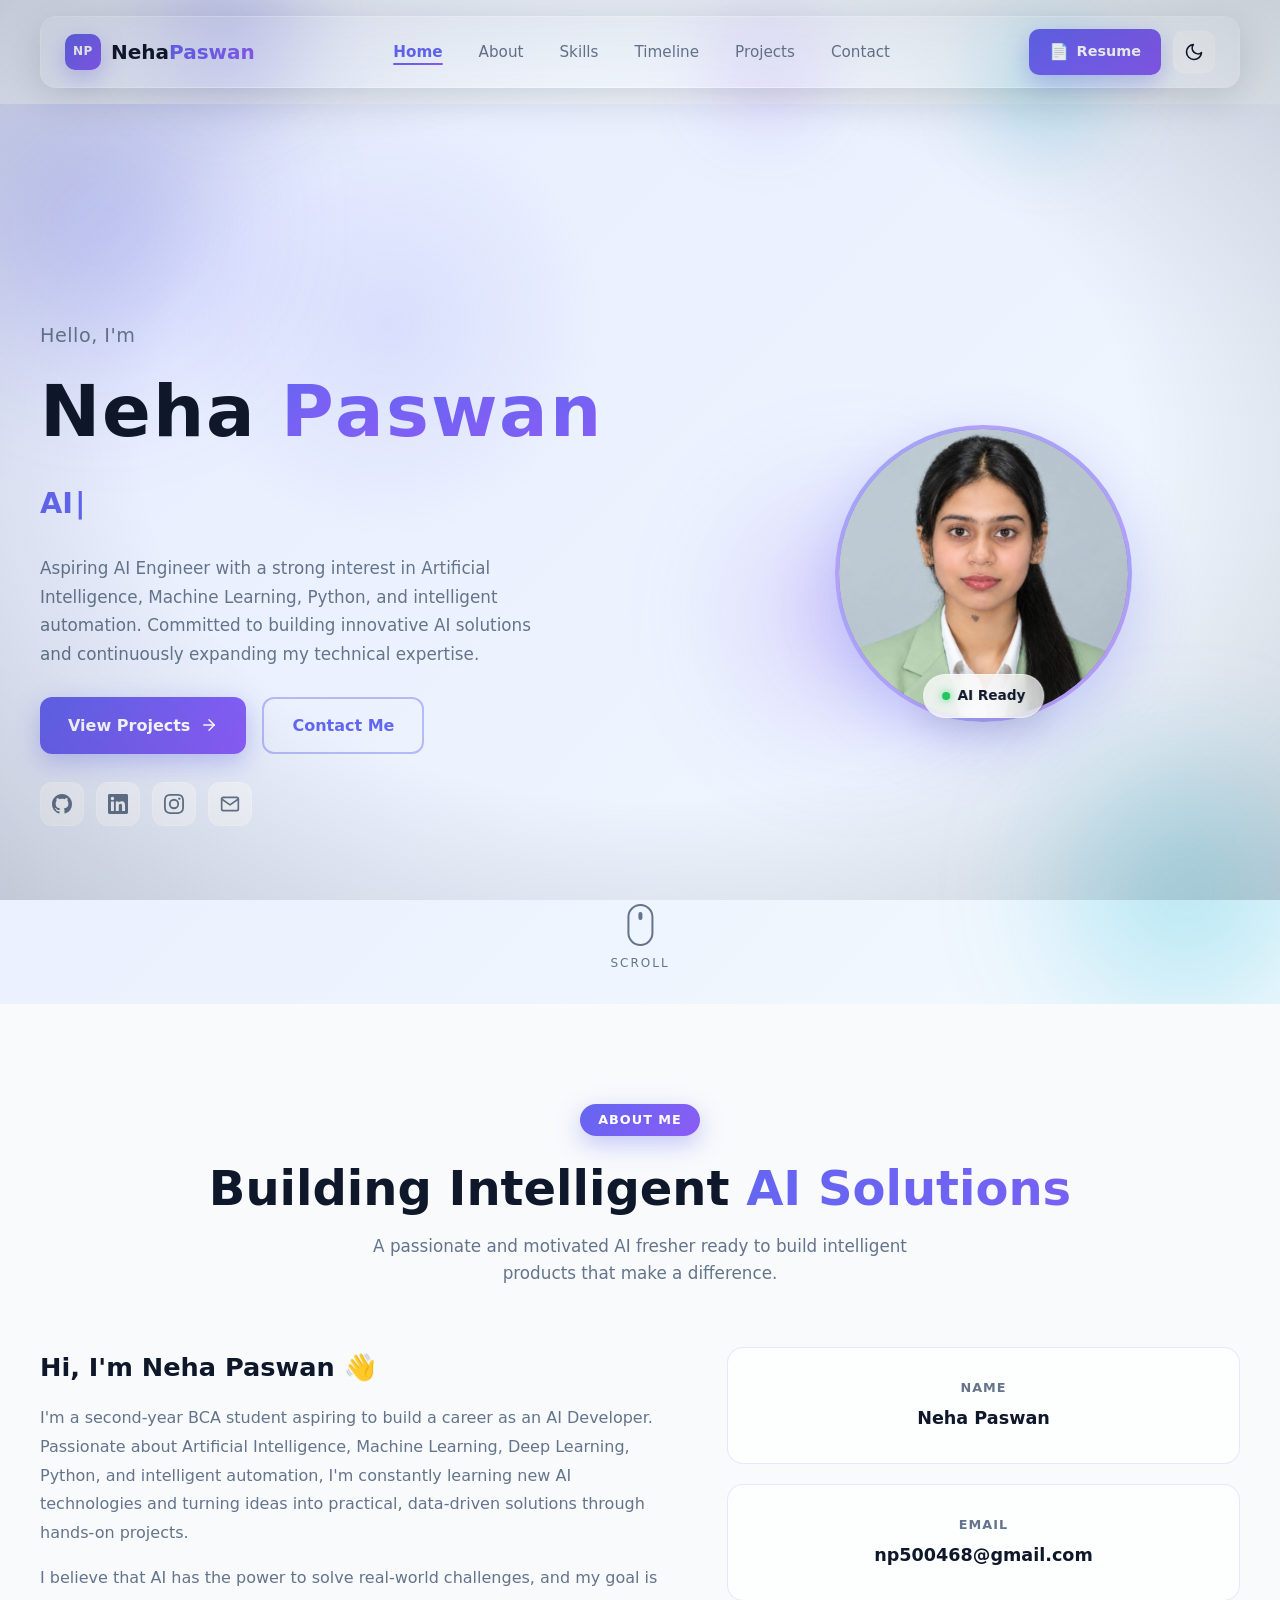
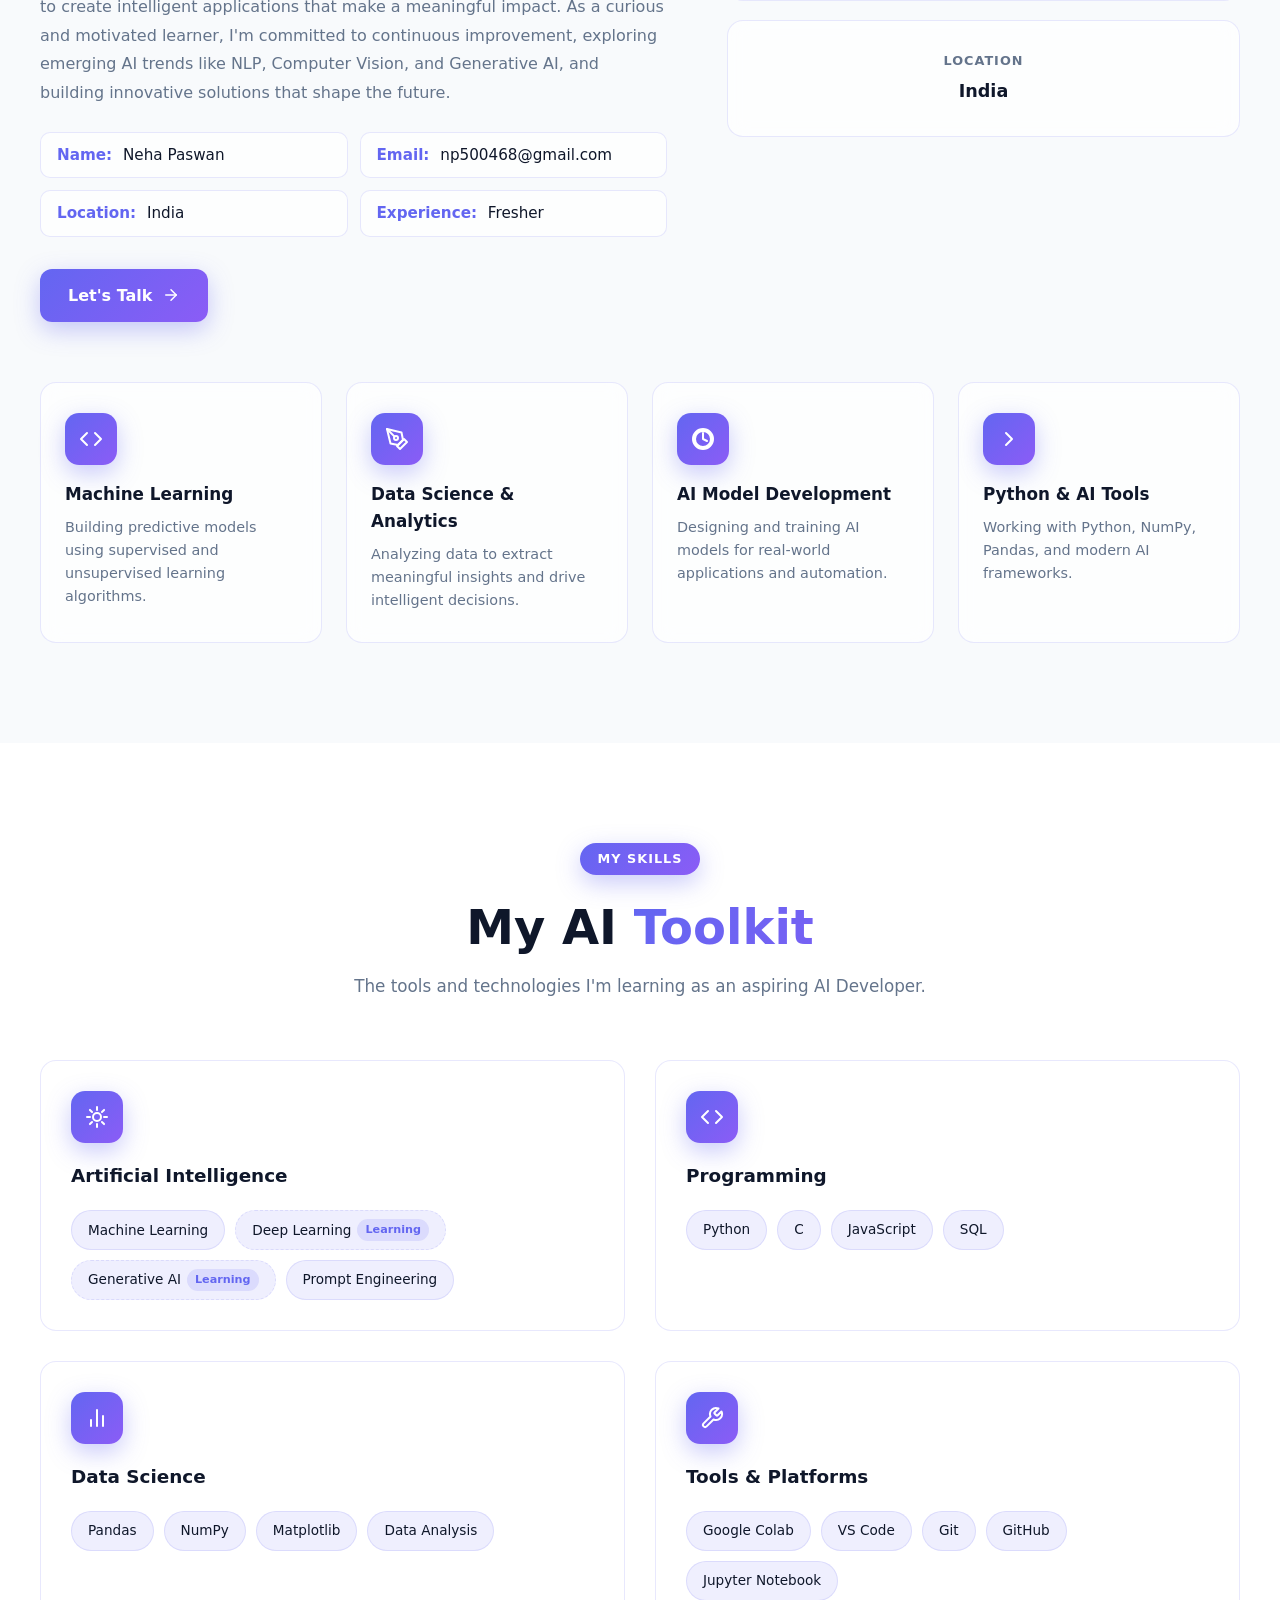
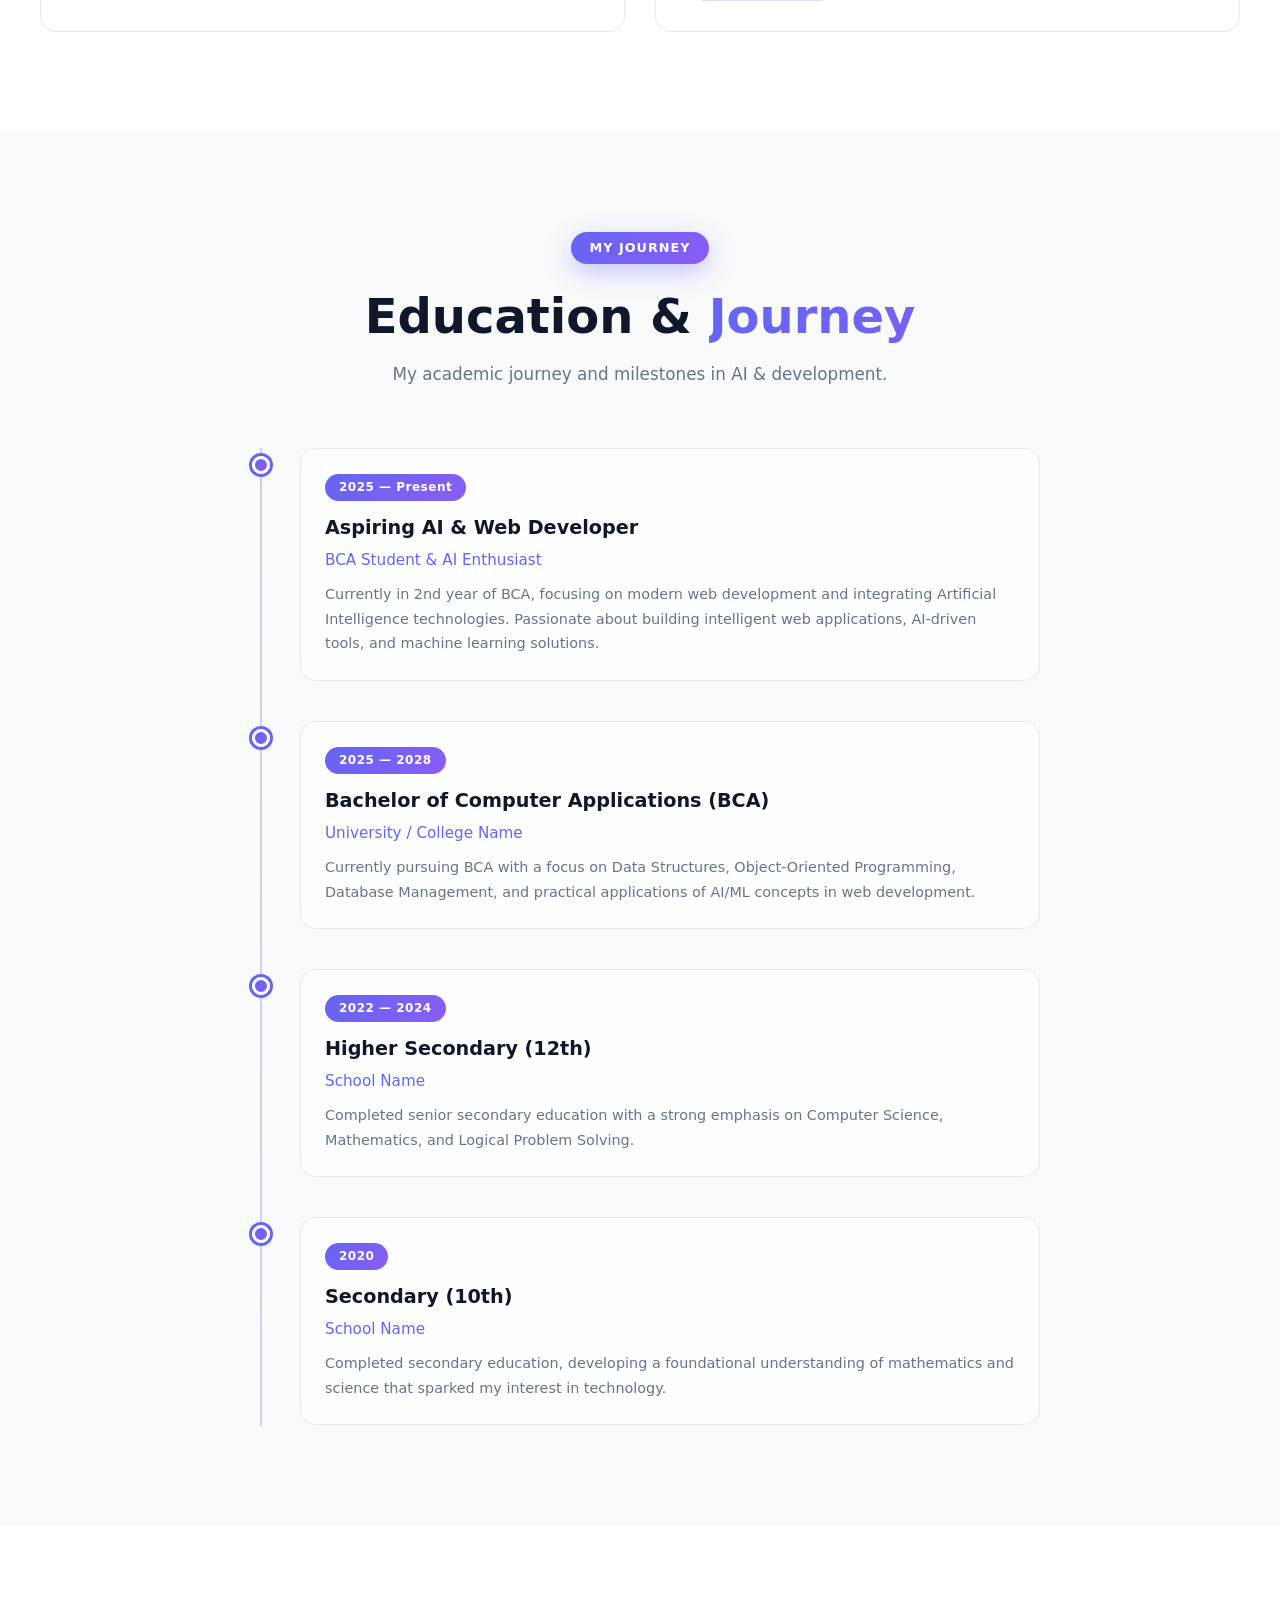
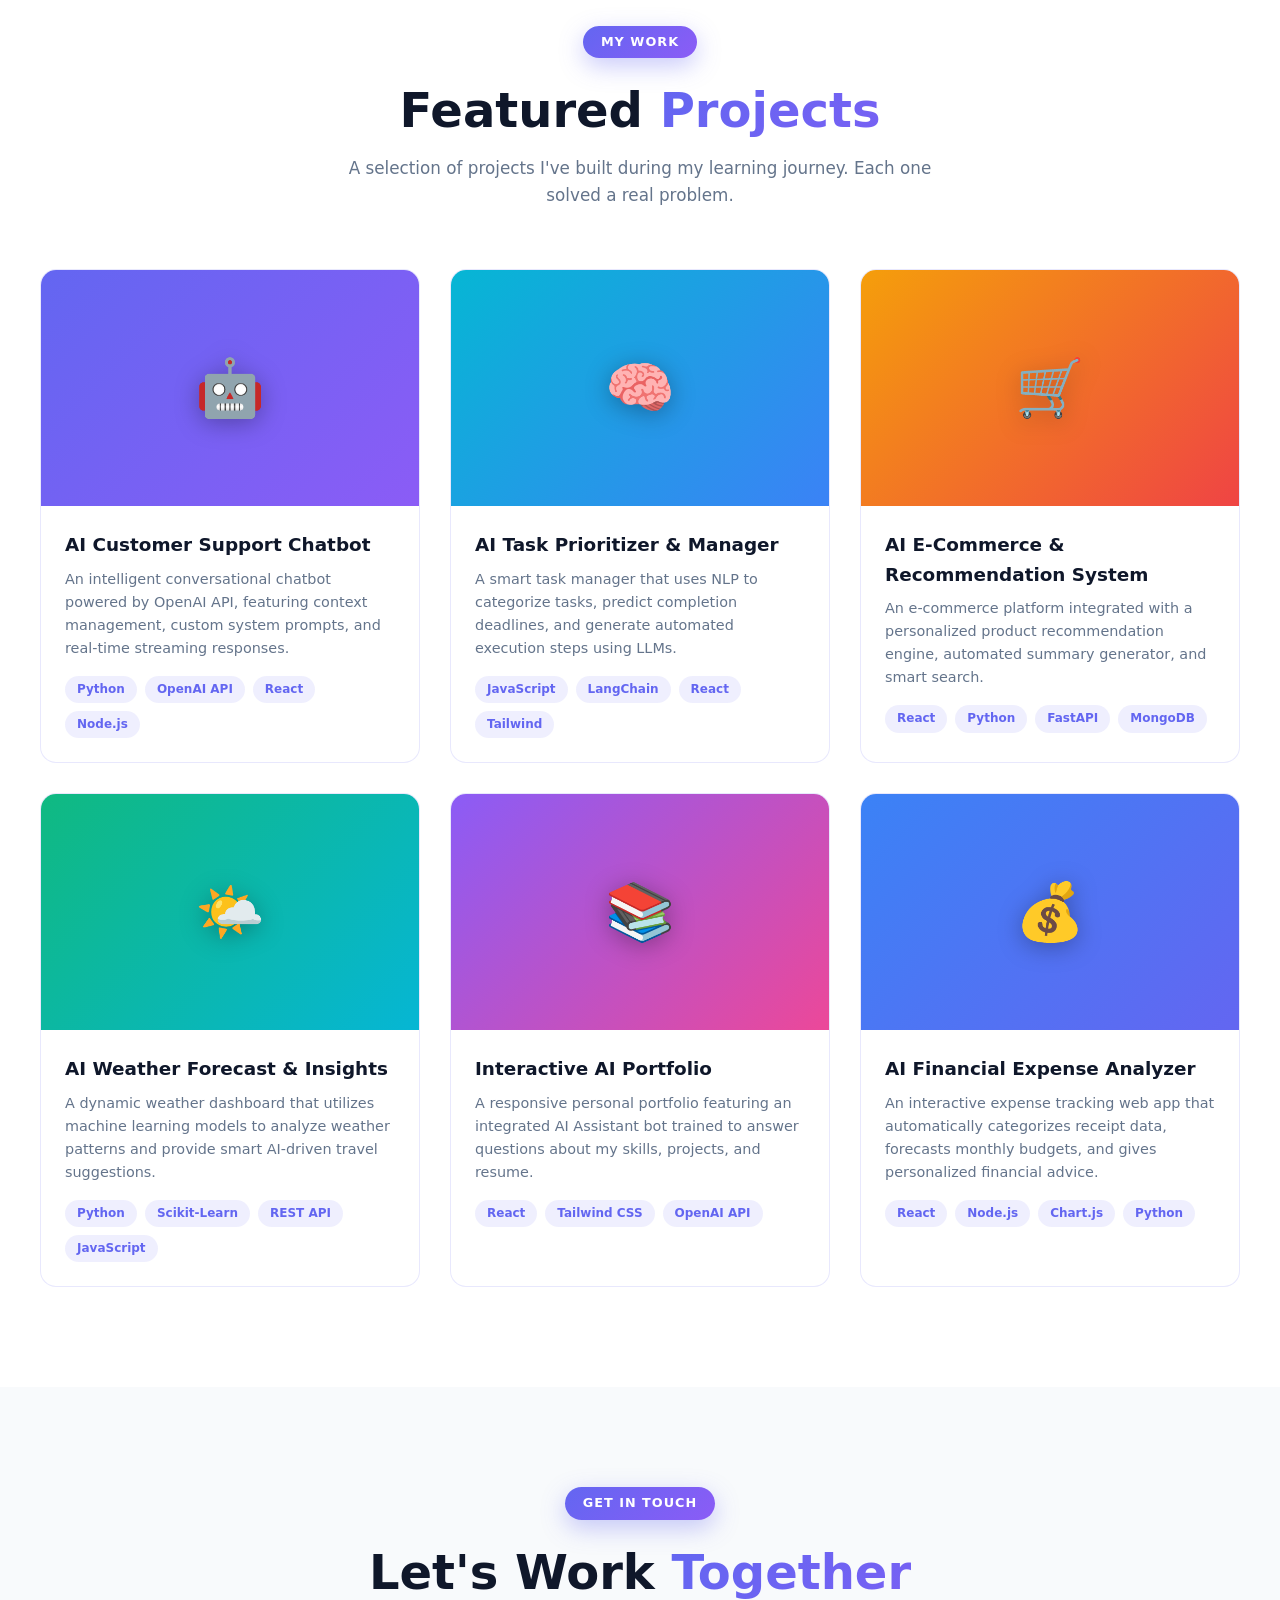
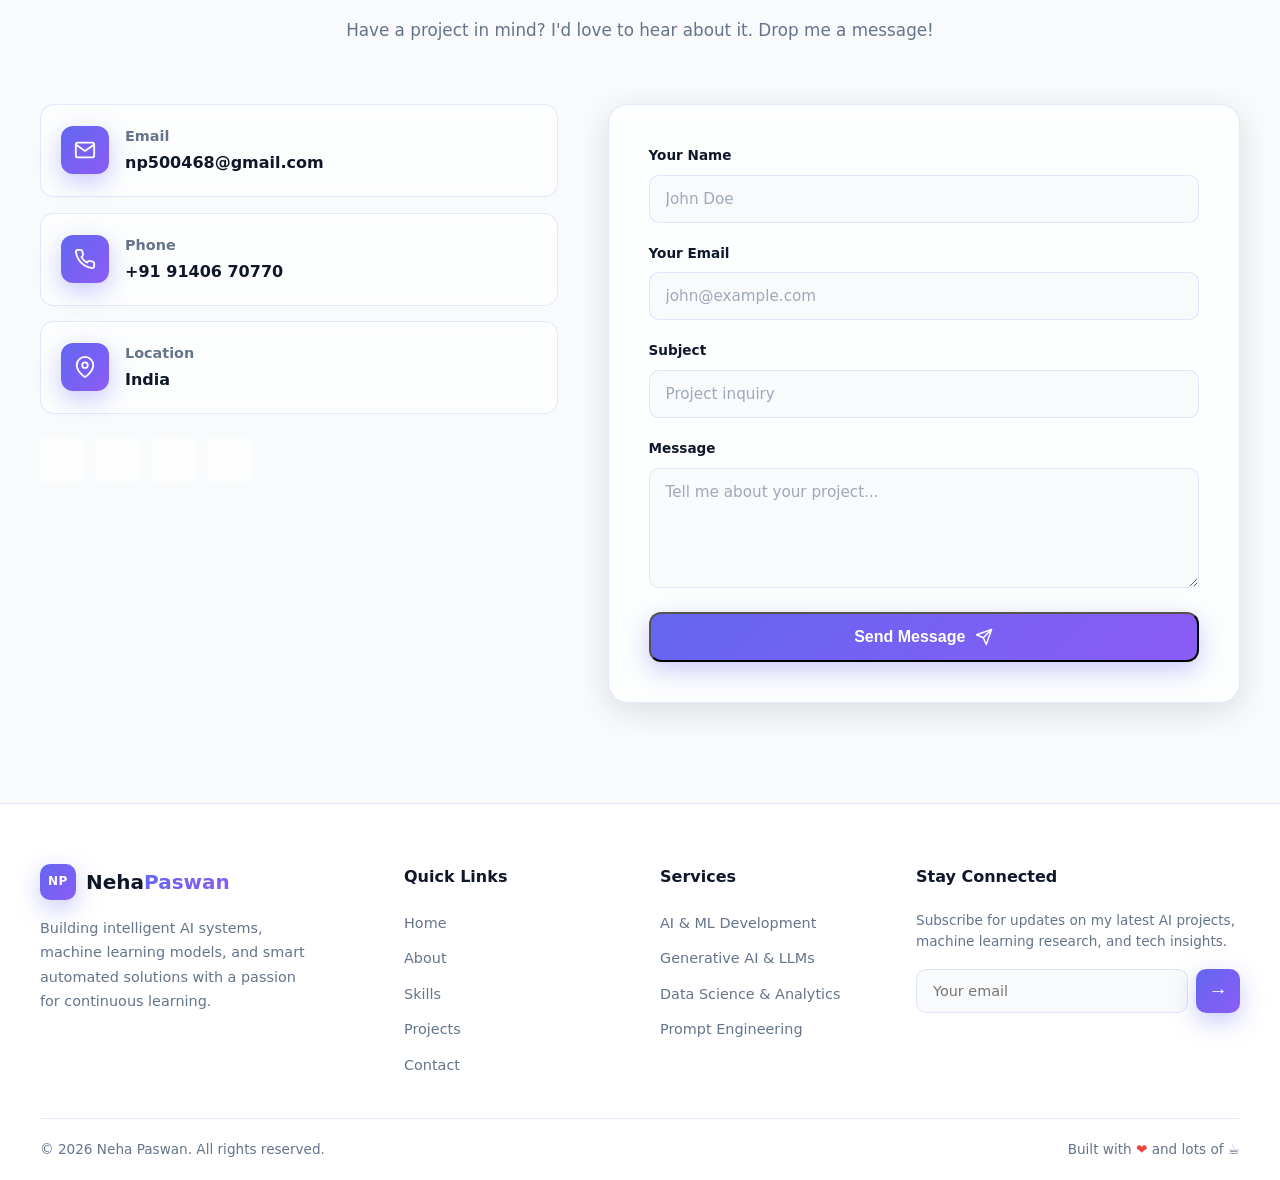
==== commit 435d2f53: "Updated portfolio website" ====
--- a/index.html
+++ b/index.html
@@ -38,7 +38,7 @@
       <!-- Right-side controls -->
       <div class="nav-actions">
         <!-- Resume Button -->
-        <a href="#contact" class="btn-resume" aria-label="View resume">
+        <a href="Neha_Paswan_Resume.pdf" download="Neha_Paswan_Resume.pdf" class="btn-resume" aria-label="Download resume (PDF)">
           <span class="btn-resume-icon">📄</span>
           <span class="btn-resume-text">Resume</span>
         </a>
